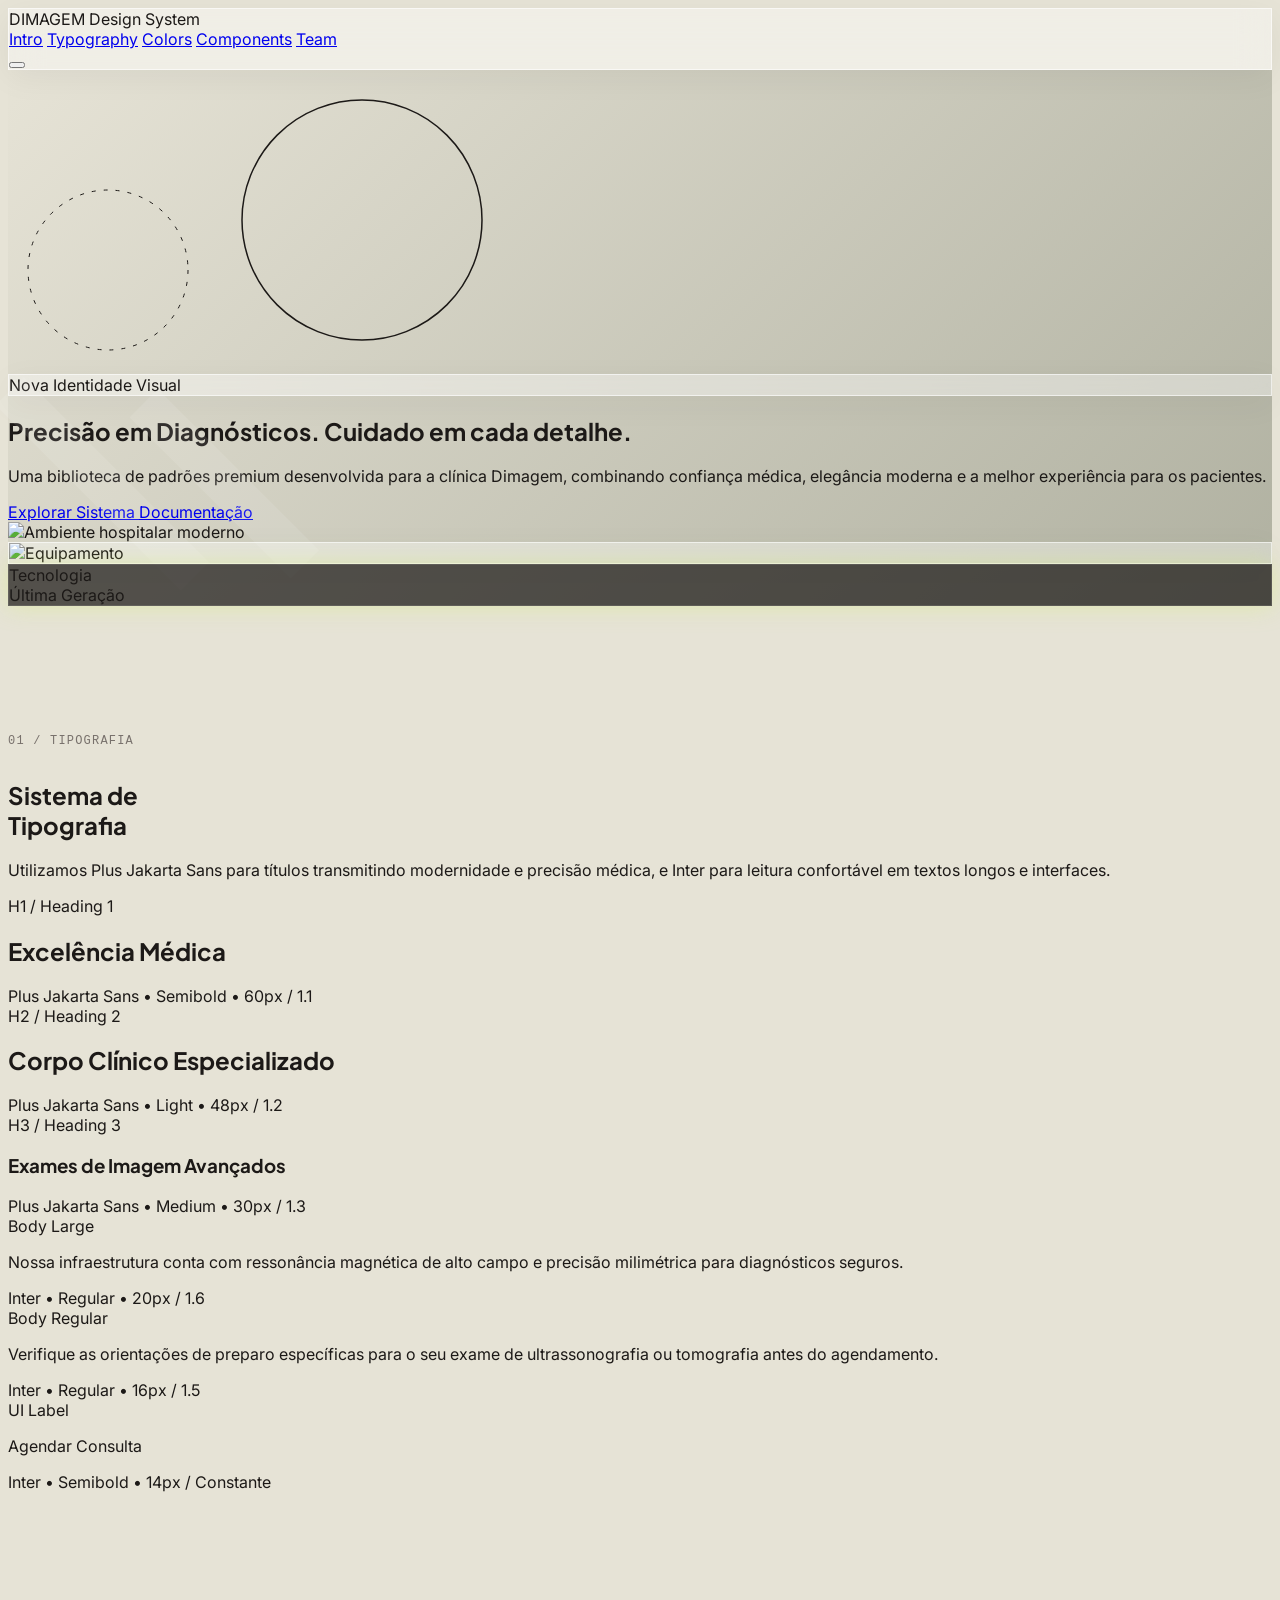
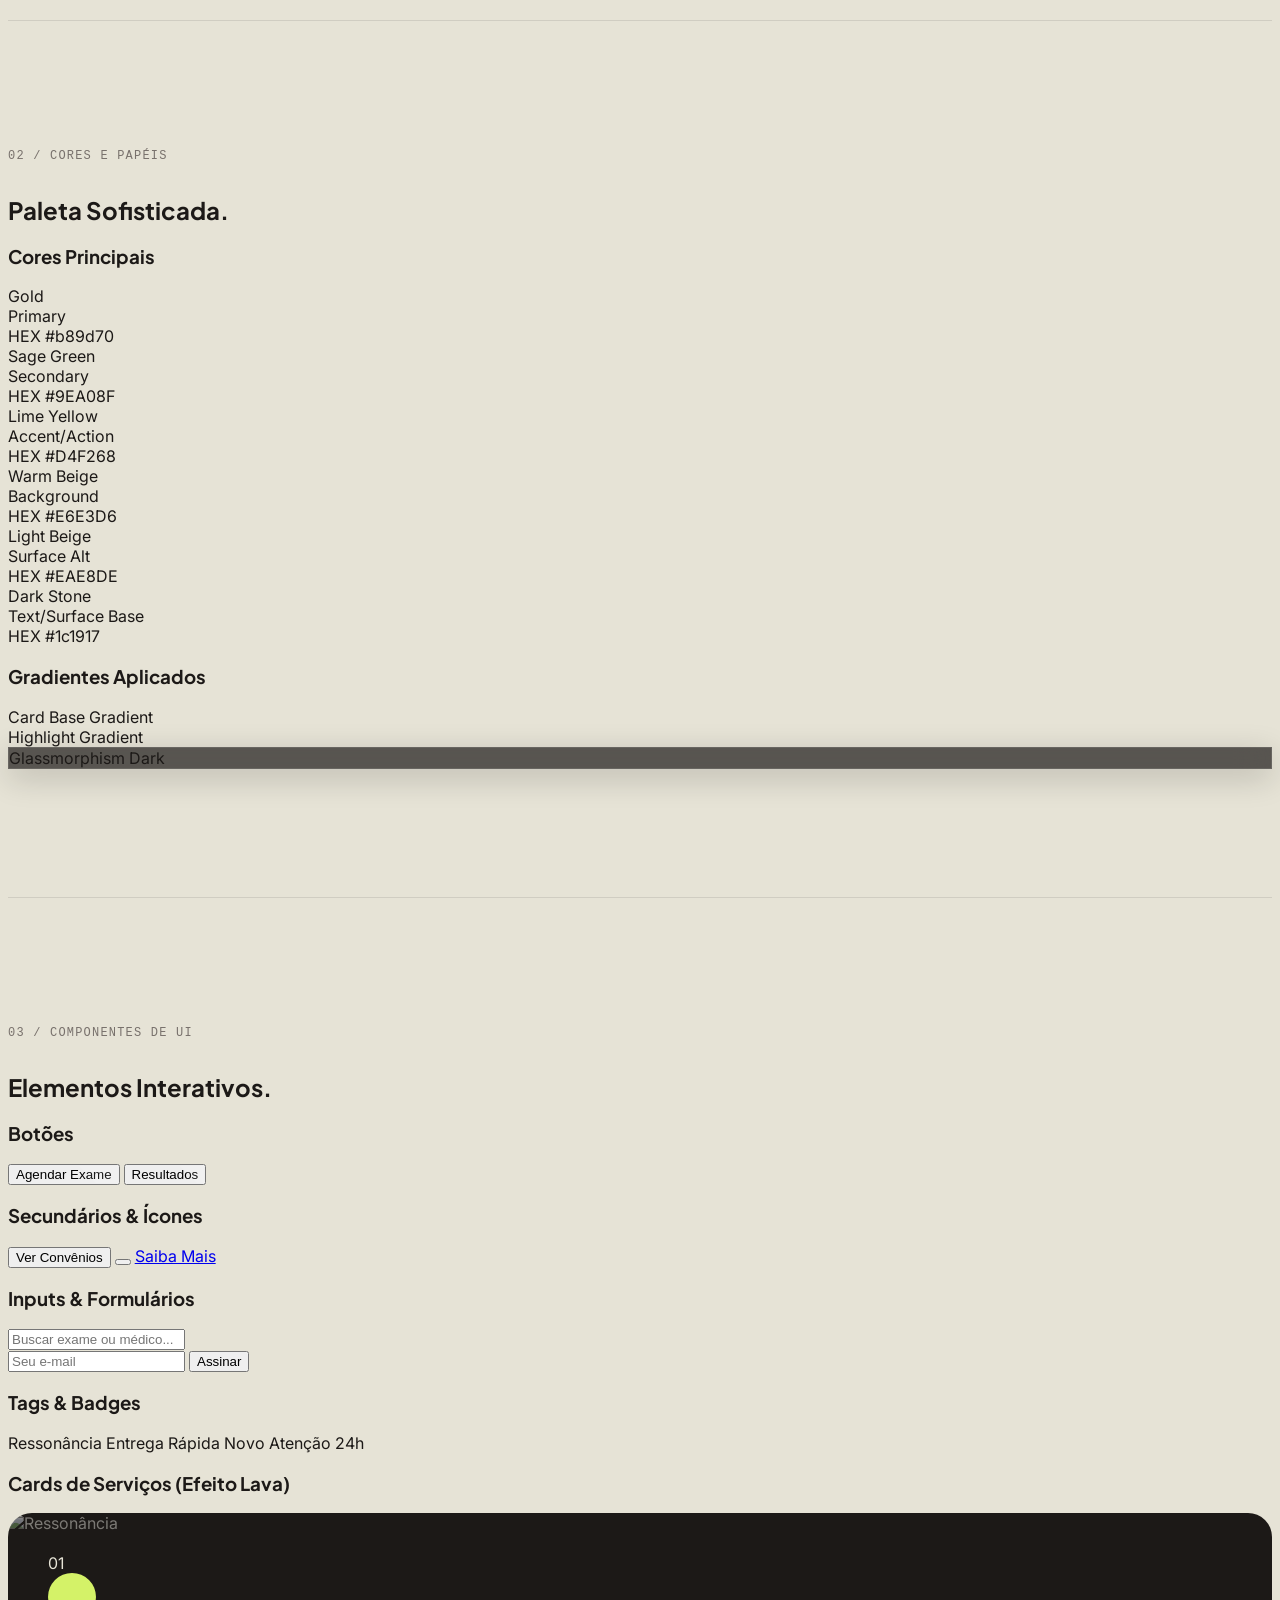
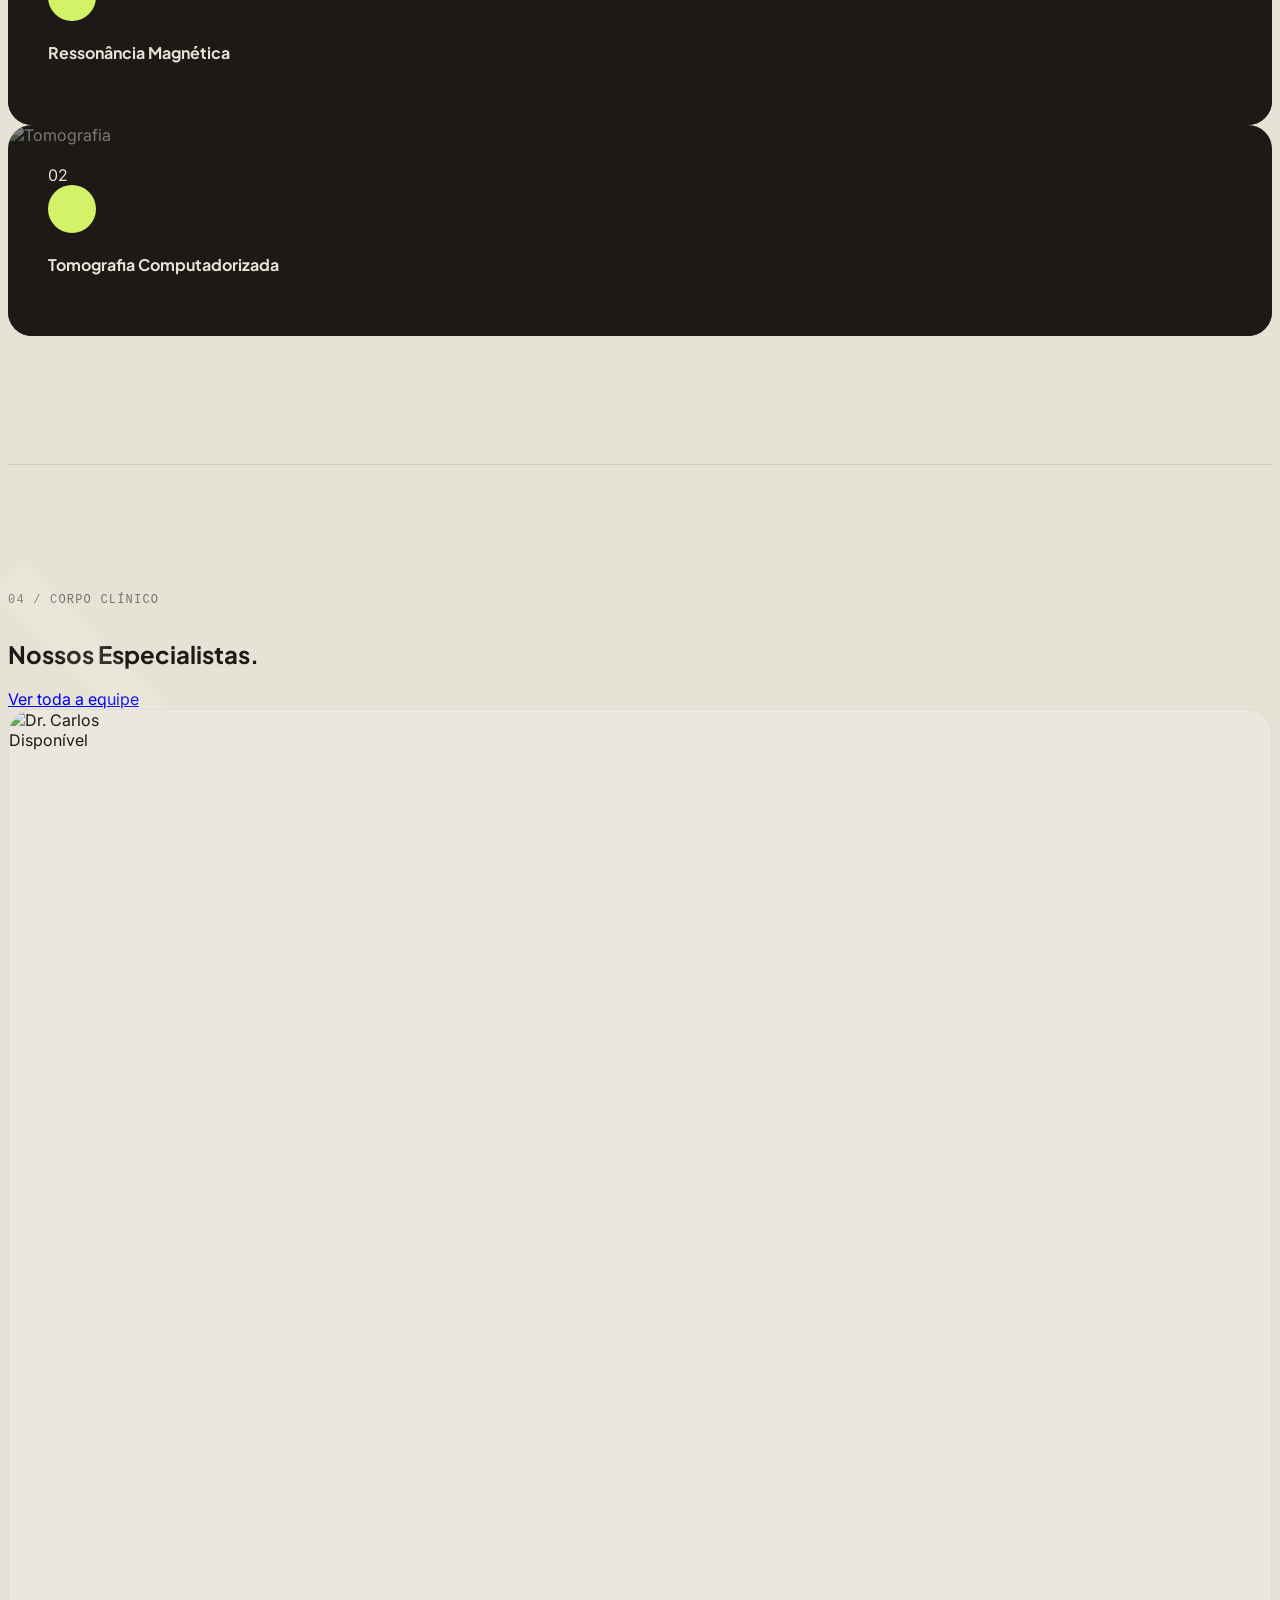
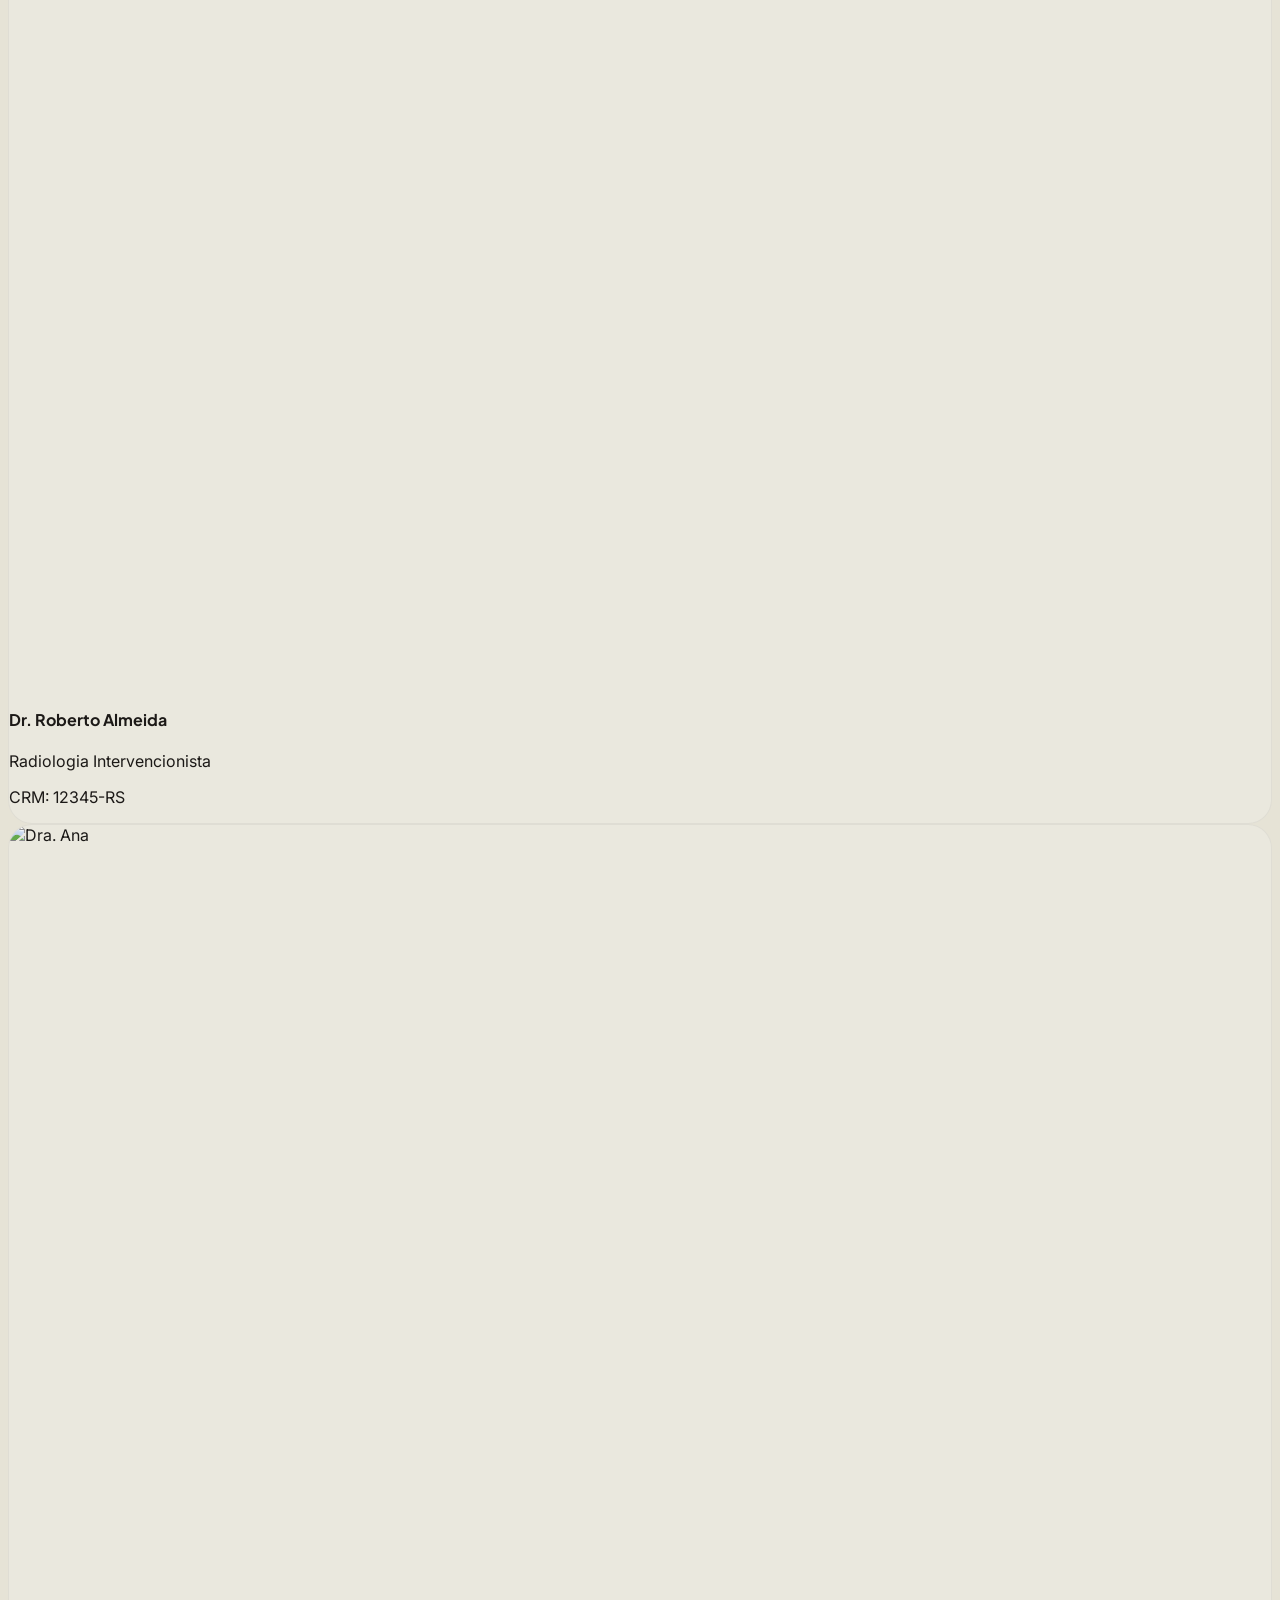
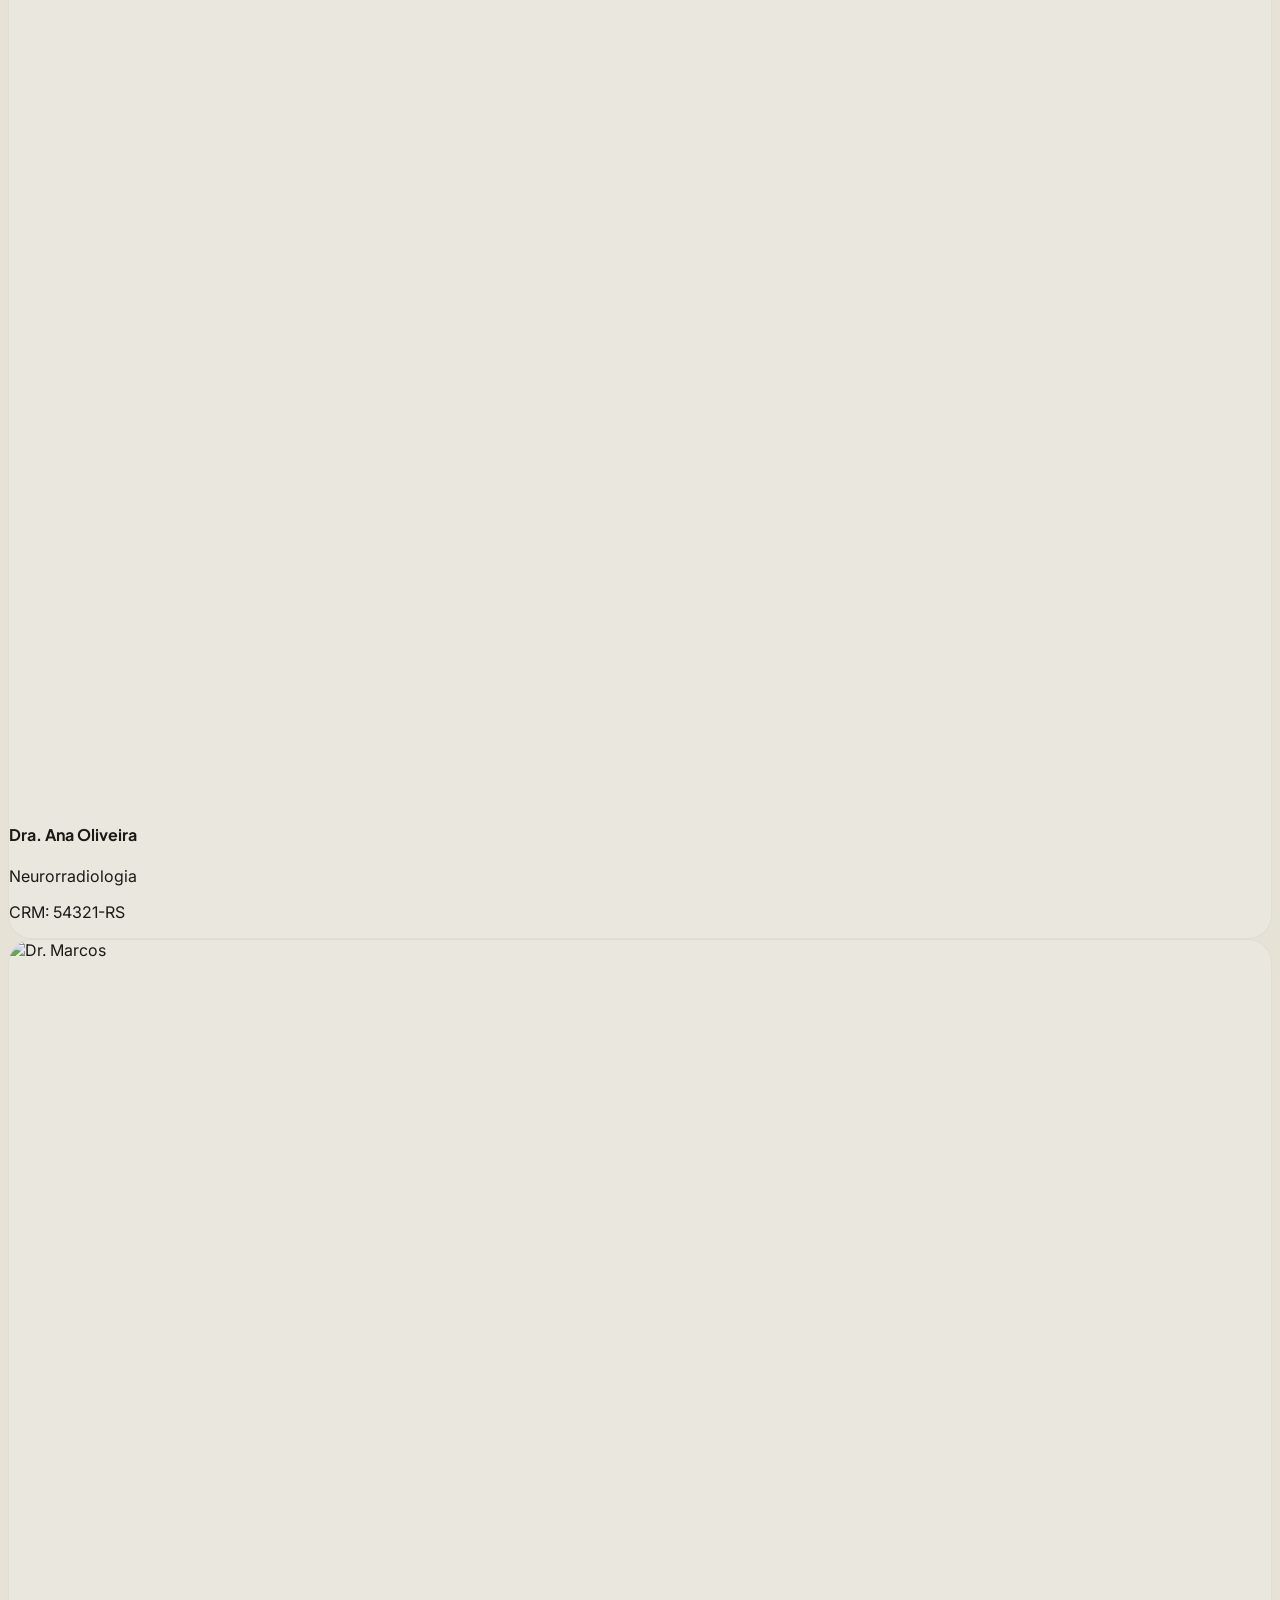
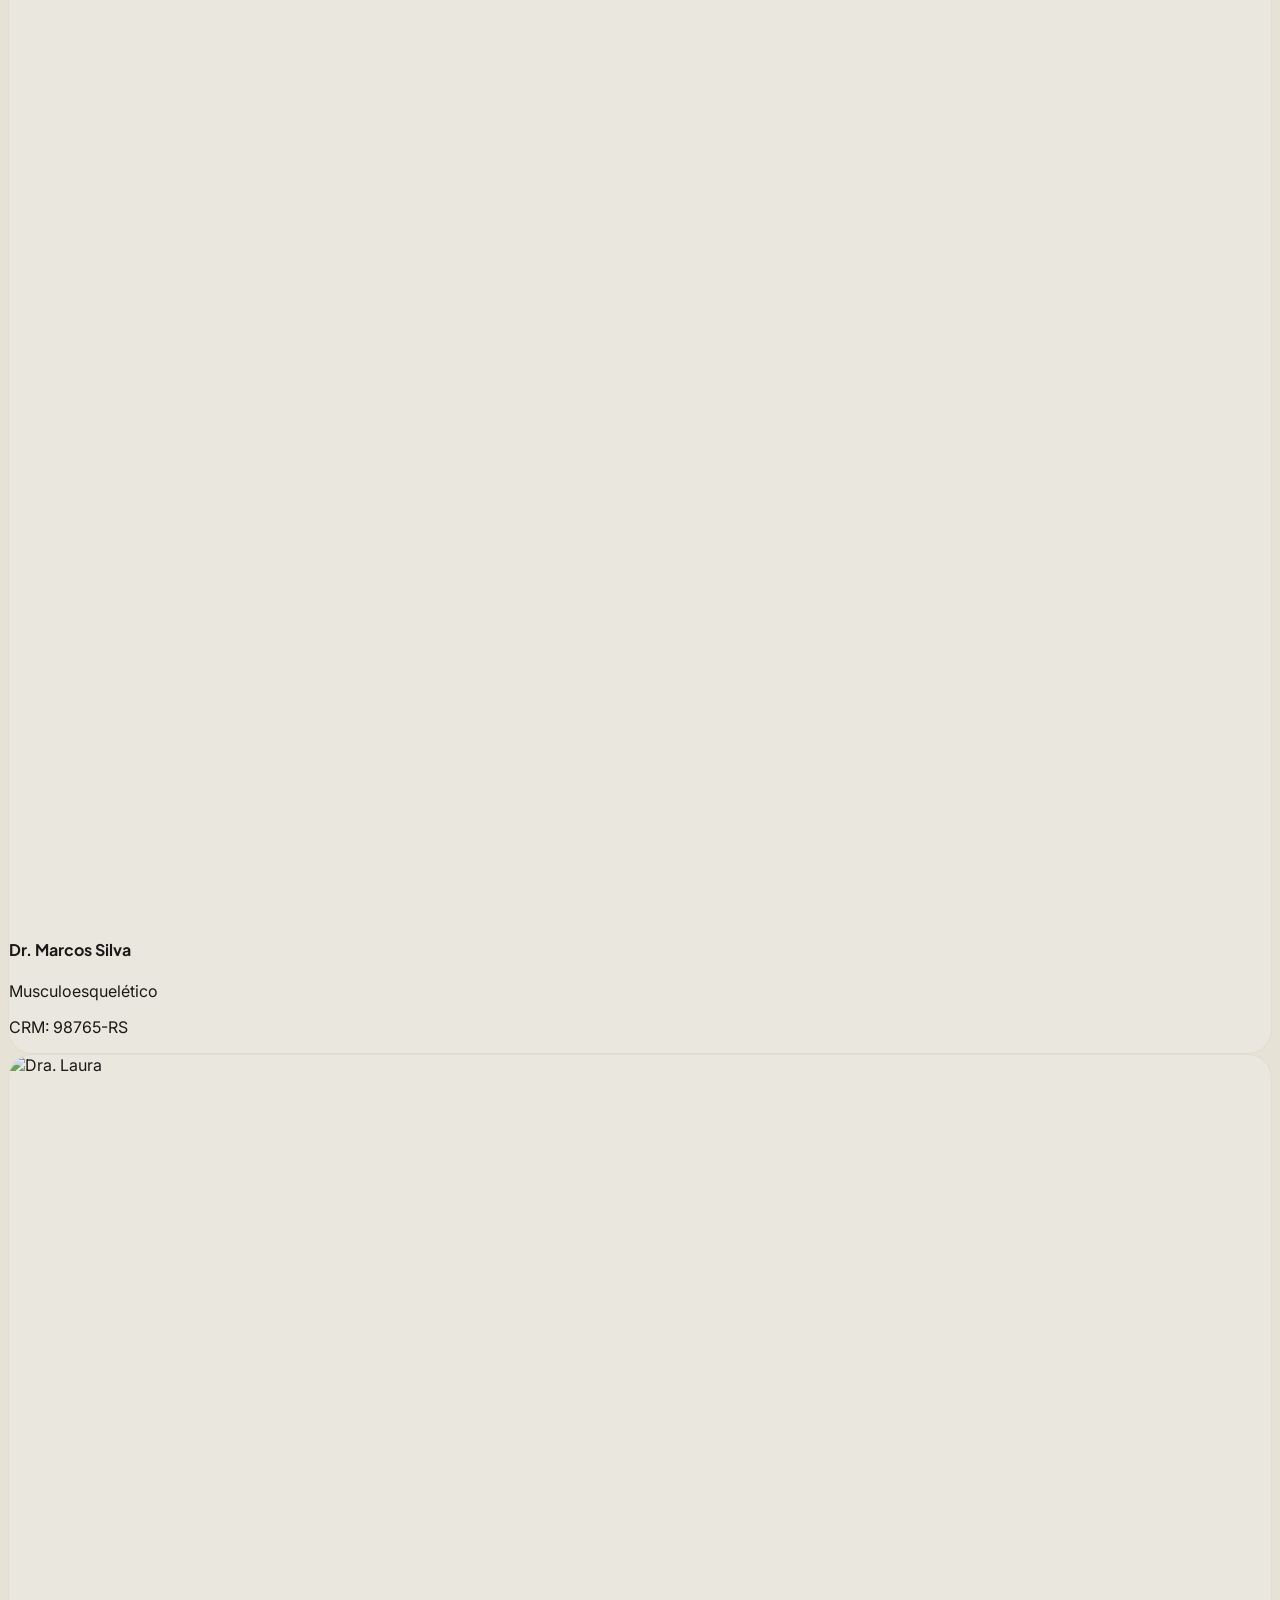
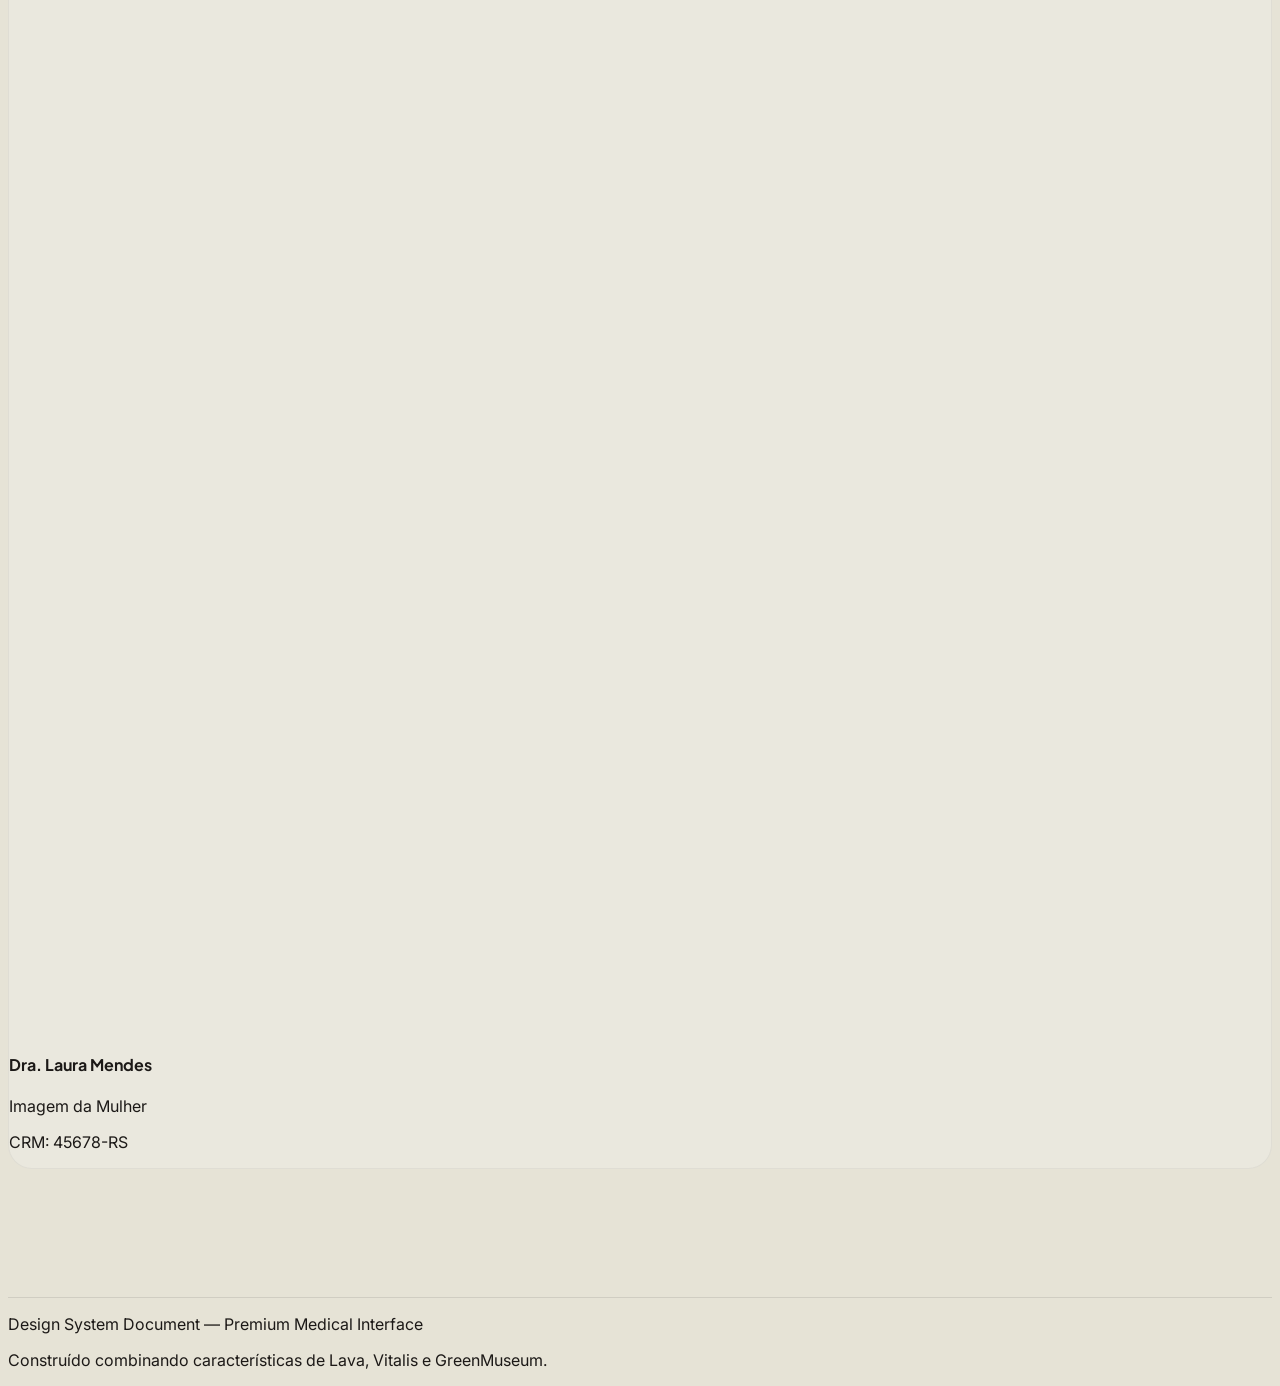
==== assets/Templates/design_system.html @ 7f8f3206 "Commit Inicial" ====
<!DOCTYPE html>
<html class="scroll-smooth" lang="pt-BR">
<head>
    <meta charset="utf-8"/>
    <meta content="width=device-width, initial-scale=1.0" name="viewport"/>
    <title>Design System Premium - Clínica Dimagem</title>
    
    <!-- Fonts Baseadas no Vitalis Medical e GreenMuseum -->
    <link rel="preconnect" href="https://fonts.googleapis.com">
    <link rel="preconnect" href="https://fonts.gstatic.com" crossorigin>
    <link href="https://fonts.googleapis.com/css2?family=Inter:wght@300;400;500;600;700&family=Plus+Jakarta+Sans:wght@300;400;500;600;700&display=swap" rel="stylesheet">
    
    <!-- Tailwind CSS (Utilizado por Vitalis e GreenMuseum) -->
    <script src="https://cdn.tailwindcss.com"></script>
    <script>
        tailwind.config = {
            theme: {
                extend: {
                    colors: {
                        primary: '#b89d70',
                        sage: '#9EA08F',
                        secondary: '#9EA08F',
                        beige: {
                            100: '#EAE8DE',
                            200: '#E6E3D6',
                        },
                        lime: {
                            400: '#D4F268',
                            500: '#C3E354',
                        },
                        stone: {
                            400: '#a8a29e',
                            500: '#78716c',
                            600: '#57534e',
                            800: '#292524',
                            900: '#1c1917',
                            950: '#0c0a09',
                        }
                    },
                    fontFamily: {
                        sans: ['Inter', 'sans-serif'],
                        heading: ['"Plus Jakarta Sans"', 'sans-serif'],
                        mono: ['ui-monospace', 'monospace'],
                    }
                }
            }
        }
    </script>

    <!-- Iconify -->
    <script src="https://code.iconify.design/iconify-icon/1.0.7/iconify-icon.min.js"></script>

    <style>
        /* =========================================
           GLOBAL & VARIABLES
           ========================================= */
        body { 
            font-family: 'Inter', sans-serif; 
            background-color: #E6E3D6; 
            color: #1c1917; 
            overflow-x: hidden;
        }
        h1, h2, h3, h4, h5, h6 { 
            font-family: 'Plus Jakarta Sans', sans-serif; 
        }

        /* =========================================
           GLASS EFFECT & GLOW
           ========================================= */
        .glass-effect {
            background: rgba(255, 255, 255, 0.4);
            backdrop-filter: blur(16px);
            -webkit-backdrop-filter: blur(16px);
            border: 1px solid rgba(255, 255, 255, 0.6);
            box-shadow: 0 8px 32px 0 rgba(28, 25, 23, 0.05);
        }
        .glass-dark {
            background: rgba(28, 25, 23, 0.7);
            backdrop-filter: blur(16px);
            -webkit-backdrop-filter: blur(16px);
            border: 1px solid rgba(255, 255, 255, 0.1);
            box-shadow: 0 8px 32px 0 rgba(0, 0, 0, 0.2);
        }
        .glow-pulse {
            box-shadow: 0 0 25px rgba(212, 242, 104, 0.4);
            animation: pulse-glow 3s infinite alternate;
        }
        @keyframes pulse-glow {
            from { box-shadow: 0 0 15px rgba(212, 242, 104, 0.2); }
            to { box-shadow: 0 0 35px rgba(212, 242, 104, 0.7); }
        }

        /* =========================================
           ANIMATIONS
           ========================================= */
        @keyframes reveal-up {
            0% { transform: translateY(40px); opacity: 0; filter: blur(5px); }
            100% { transform: translateY(0); opacity: 1; filter: blur(0); }
        }
        @keyframes fade-in {
            0% { opacity: 0; }
            100% { opacity: 1; }
        }
        @keyframes bg-pan {
            0% { background-position: 0% 50%; }
            50% { background-position: 100% 50%; }
            100% { background-position: 0% 50%; }
        }
        @keyframes float {
            0% { transform: translateY(0px); }
            50% { transform: translateY(-15px); }
            100% { transform: translateY(0px); }
        }
        
        .animate-reveal {
            opacity: 0;
            animation: reveal-up 1.2s cubic-bezier(0.16, 1, 0.3, 1) forwards;
        }
        .animate-float {
            animation: float 6s ease-in-out infinite;
        }
        
        .delay-100 { animation-delay: 0.1s; }
        .delay-200 { animation-delay: 0.2s; }
        .delay-300 { animation-delay: 0.3s; }
        .delay-500 { animation-delay: 0.5s; }

        .scroll-reveal {
            opacity: 0;
            transform: translateY(30px);
            transition: all 1s cubic-bezier(0.16, 1, 0.3, 1);
        }
        .scroll-reveal.is-visible {
            opacity: 1;
            transform: translateY(0);
        }

        /* Abstract Animated Background */
        .bg-animated-gradient {
            background: linear-gradient(-45deg, #E6E3D6, #EAE8DE, #9EA08F, #E6E3D6);
            background-size: 400% 400%;
            animation: bg-pan 15s ease infinite;
        }

        /* =========================================
           NAVIGATION
           ========================================= */
        .ds-nav {
            position: sticky; top: 0; z-index: 100;
            transition: all 0.3s ease;
        }

        /* =========================================
           COMPONENTS
           ========================================= */
        .ds-section {
            padding: 8rem 0;
            border-bottom: 1px solid rgba(28, 25, 23, 0.1);
            position: relative;
        }
        .ds-label {
            font-family: 'ui-monospace', monospace;
            font-size: 0.75rem; text-transform: uppercase; letter-spacing: 0.1em;
            color: #78716c; margin-bottom: 2rem; display: block;
        }

        /* Button Hover Effects */
        .btn-premium {
            transition: all 0.4s cubic-bezier(0.16, 1, 0.3, 1);
            position: relative;
            overflow: hidden;
        }
        .btn-premium::after {
            content: ''; position: absolute; top: -50%; left: -50%;
            width: 200%; height: 200%;
            background: rgba(255,255,255,0.1);
            transform: rotate(45deg) translateY(-100%);
            transition: all 0.6s cubic-bezier(0.16, 1, 0.3, 1);
        }
        .btn-premium:hover::after {
            transform: rotate(45deg) translateY(100%);
        }
        .btn-premium:hover {
            transform: translateY(-2px);
            box-shadow: 0 10px 25px -5px rgba(28, 25, 23, 0.2);
        }

        /* Service/Resource Card (Inspired by GreenMuseum & Lava) */
        .ds-card {
            border-radius: 1.5rem;
            overflow: hidden;
            background: #1c1917;
            color: #E6E3D6;
            transition: all 0.5s cubic-bezier(0.16, 1, 0.3, 1);
            position: relative;
        }
        .ds-card:hover {
            transform: translateY(-10px);
            box-shadow: 0 20px 40px -10px rgba(0,0,0,0.3);
        }
        .ds-card__image {
            position: absolute; inset: 0; width: 100%; height: 100%;
            object-fit: cover; opacity: 0.5; filter: grayscale(50%);
            transition: all 0.7s ease;
        }
        .ds-card:hover .ds-card__image {
            transform: scale(1.05);
            opacity: 0.3;
            filter: grayscale(0%);
        }
        .ds-card__content {
            position: relative; z-index: 10; padding: 2.5rem;
            height: 100%; display: flex; flex-direction: column; justify-content: space-between;
            background: linear-gradient(to top, rgba(28,25,23,0.9), transparent);
        }
        .ds-card__icon-btn {
            width: 3rem; height: 3rem; border-radius: 50%;
            background: #D4F268; color: #1c1917;
            display: flex; align-items: center; justify-content: center;
            transition: all 0.4s ease; transform: rotate(0deg);
        }
        .ds-card:hover .ds-card__icon-btn {
            transform: rotate(45deg) scale(1.1);
            background: #C3E354;
        }

        /* Doctor Card (Inspired by Lava) */
        .doctor-card {
            border-radius: 1.5rem; overflow: hidden;
            background: #EAE8DE;
            transition: all 0.5s cubic-bezier(0.16, 1, 0.3, 1);
            position: relative; border: 1px solid rgba(28, 25, 23, 0.05);
        }
        .doctor-card:hover {
            transform: translateY(-8px);
            box-shadow: 0 20px 40px -10px rgba(28, 25, 23, 0.1);
        }
        .doctor-card__img-container {
            width: 100%; aspect-ratio: 4/5; overflow: hidden; position: relative;
        }
        .doctor-card__img {
            width: 100%; height: 100%; object-fit: cover; 
            transition: transform 0.8s ease; filter: grayscale(20%);
        }
        .doctor-card:hover .doctor-card__img {
            transform: scale(1.05); filter: grayscale(0%);
        }
        .doctor-social {
            position: absolute; bottom: 1.5rem; right: 1.5rem; 
            display: flex; flex-direction: column; gap: 0.5rem;
            opacity: 0; transform: translateX(15px); transition: all 0.4s ease;
        }
        .doctor-card:hover .doctor-social {
            opacity: 1; transform: translateX(0);
        }
        .doctor-social-btn {
            width: 2.5rem; height: 2.5rem; border-radius: 50%;
            background: rgba(255,255,255,0.9); backdrop-filter: blur(4px);
            display: flex; align-items: center; justify-content: center;
            color: #1c1917; transition: all 0.2s;
        }
        .doctor-social-btn:hover { background: #1c1917; color: #E6E3D6; }

    </style>
</head>
<body class="bg-beige-200 text-stone-900 min-h-screen w-full selection:bg-lime-400 selection:text-stone-900 antialiased overflow-x-hidden">

<!-- NAVIGATION -->
<nav class="ds-nav w-full px-6 md:px-12 glass-effect border-b border-stone-900/10">
    <div class="max-w-7xl mx-auto h-20 flex items-center justify-between">
        <div class="font-heading font-bold text-xl tracking-tight text-stone-900 flex items-center gap-2">
            <iconify-icon icon="solar:health-bold" class="text-primary" width="28"></iconify-icon>
            DIMAGEM <span class="font-sans font-normal text-stone-500 text-sm ml-2 hidden sm:inline">Design System</span>
        </div>
        <div class="hidden md:flex gap-8 text-sm font-semibold uppercase tracking-wider text-stone-600">
            <a href="#hero" class="hover:text-stone-900 transition-colors">Intro</a>
            <a href="#typography" class="hover:text-stone-900 transition-colors">Typography</a>
            <a href="#colors" class="hover:text-stone-900 transition-colors">Colors</a>
            <a href="#components" class="hover:text-stone-900 transition-colors">Components</a>
            <a href="#team" class="hover:text-stone-900 transition-colors">Team</a>
        </div>
        <button class="md:hidden text-stone-900">
            <iconify-icon icon="solar:hamburger-menu-linear" width="28"></iconify-icon>
        </button>
    </div>
</nav>

<!-- 1️⃣ PRIMEIRA DOBRA (HERO) -->
<section id="hero" class="min-h-[calc(100vh-80px)] w-full flex items-center relative overflow-hidden bg-animated-gradient">
    <!-- Partículas / Elementos decorativos (Design direction: Abstract shapes, Medical lines) -->
    <div class="absolute inset-0 pointer-events-none opacity-20">
        <svg class="absolute top-10 left-10 animate-float delay-100" width="200" height="200" viewBox="0 0 100 100" fill="none"><circle cx="50" cy="50" r="40" stroke="#1c1917" stroke-width="0.5" stroke-dasharray="2 4"/></svg>
        <svg class="absolute bottom-20 right-20 animate-float delay-300" width="300" height="300" viewBox="0 0 100 100" fill="none"><rect x="10" y="10" width="80" height="80" rx="40" stroke="#1c1917" stroke-width="0.5"/></svg>
    </div>

    <div class="max-w-7xl mx-auto px-6 md:px-12 w-full grid grid-cols-1 lg:grid-cols-2 gap-12 items-center relative z-10">
        <!-- Text Content -->
        <div class="max-w-2xl">
            <div class="inline-flex items-center gap-2 px-4 py-2 rounded-full glass-effect text-sm font-semibold text-stone-800 mb-8 animate-reveal">
                <span class="relative flex h-2 w-2">
                  <span class="animate-ping absolute inline-flex h-full w-full rounded-full bg-lime-500 opacity-75"></span>
                  <span class="relative inline-flex rounded-full h-2 w-2 bg-lime-500"></span>
                </span>
                Nova Identidade Visual
            </div>
            
            <h1 class="text-6xl md:text-7xl lg:text-8xl font-heading font-light tracking-tight text-stone-900 leading-[1.05] mb-6">
                <span class="block animate-reveal delay-100">Precisão em</span>
                <span class="block text-primary font-semibold animate-reveal delay-200 drop-shadow-sm">Diagnósticos.</span>
                <span class="block animate-reveal delay-300">Cuidado em</span>
                <span class="block text-stone-700 italic font-serif font-medium animate-reveal delay-500 mt-2 drop-shadow-sm">cada detalhe.</span>
            </h1>
            
            <p class="text-lg md:text-xl text-stone-800 font-medium mb-10 leading-relaxed font-sans max-w-lg animate-reveal delay-300">
                Uma biblioteca de padrões premium desenvolvida para a clínica Dimagem, combinando confiança médica, elegância moderna e a melhor experiência para os pacientes.
            </p>
            
            <div class="flex flex-col sm:flex-row gap-4 animate-reveal delay-500">
                <a href="#components" class="btn-premium px-8 py-4 bg-stone-900 text-beige-100 rounded-full text-base font-semibold flex items-center justify-center gap-3">
                    Explorar Sistema
                    <iconify-icon icon="solar:arrow-right-linear" width="20"></iconify-icon>
                </a>
                <a href="#typography" class="btn-premium px-8 py-4 bg-transparent border border-stone-900/20 text-stone-900 rounded-full text-base font-semibold flex items-center justify-center gap-3">
                    <iconify-icon icon="solar:book-linear" width="20"></iconify-icon>
                    Documentação
                </a>
            </div>
        </div>

        <!-- Visual / Glass Effect Composition -->
        <div class="relative h-[600px] hidden lg:block animate-reveal delay-300">
            <!-- Main Image Card -->
            <div class="absolute top-[10%] left-[10%] w-[70%] h-[70%] rounded-[2rem] overflow-hidden shadow-2xl">
                <img src="https://images.unsplash.com/photo-1516549655169-df83a0774514?auto=format&fit=crop&q=80&w=800" alt="Ambiente hospitalar moderno" class="w-full h-full object-cover">
                <div class="absolute inset-0 bg-gradient-to-t from-stone-900/60 to-transparent"></div>
            </div>
            
            <!-- Glass Floating Card 1: Equipamento -->
            <div class="absolute top-0 right-0 w-[45%] aspect-square rounded-[1.5rem] glass-effect p-2 animate-float shadow-xl">
                <div class="w-full h-full rounded-[1rem] overflow-hidden relative">
                    <img src="https://images.unsplash.com/photo-1579684385127-1ef15d508118?auto=format&fit=crop&q=80&w=500" alt="Equipamento" class="w-full h-full object-cover">
                </div>
            </div>

            <!-- Glass Floating Card 2: Status/Dado -->
            <div class="absolute bottom-[5%] left-0 pr-6 glass-dark rounded-[1.5rem] p-6 text-white w-[50%] animate-float delay-200 glow-pulse">
                <div class="flex items-center gap-4 mb-3">
                    <div class="w-12 h-12 rounded-full bg-lime-400 text-stone-900 flex items-center justify-center">
                        <iconify-icon icon="solar:heart-pulse-bold" width="24"></iconify-icon>
                    </div>
                    <div>
                        <div class="text-xs text-stone-400 font-mono uppercase">Tecnologia</div>
                        <div class="font-heading font-semibold text-lg">Última Geração</div>
                    </div>
                </div>
                <div class="w-full h-1 bg-stone-700 rounded-full overflow-hidden">
                    <div class="h-full bg-lime-400 w-3/4"></div>
                </div>
            </div>
        </div>
    </div>
</section>

<!-- 2️⃣ SISTEMA DE TIPOGRAFIA -->
<section id="typography" class="ds-section bg-beige-100">
    <div class="max-w-7xl mx-auto px-6 md:px-12">
        <span class="ds-label scroll-reveal">01 / Tipografia</span>
        
        <div class="grid grid-cols-1 lg:grid-cols-12 gap-12">
            <div class="lg:col-span-4 scroll-reveal">
                <h2 class="text-4xl md:text-5xl font-heading font-light tracking-tight text-stone-900 mb-6">
                    Sistema de <br><strong class="font-semibold">Tipografia</strong>
                </h2>
                <p class="text-stone-600 text-lg">
                    Utilizamos <span class="font-heading font-semibold text-stone-900">Plus Jakarta Sans</span> para títulos transmitindo modernidade e precisão médica, e <span class="font-sans font-semibold text-stone-900">Inter</span> para leitura confortável em textos longos e interfaces.
                </p>
            </div>
            
            <div class="lg:col-span-8 flex flex-col gap-8 scroll-reveal delay-200">
                <!-- H1 -->
                <div class="flex flex-col sm:flex-row sm:items-baseline gap-4 border-b border-stone-900/10 pb-6">
                    <div class="w-32 text-xs font-mono text-stone-500 uppercase tracking-widest shrink-0">H1 / Heading 1</div>
                    <div>
                        <h1 class="text-5xl md:text-6xl font-heading font-semibold tracking-tight text-stone-900 leading-tight">Excelência Médica</h1>
                        <div class="text-xs text-stone-400 font-mono mt-2">Plus Jakarta Sans • Semibold • 60px / 1.1</div>
                    </div>
                </div>
                
                <!-- H2 -->
                <div class="flex flex-col sm:flex-row sm:items-baseline gap-4 border-b border-stone-900/10 pb-6">
                    <div class="w-32 text-xs font-mono text-stone-500 uppercase tracking-widest shrink-0">H2 / Heading 2</div>
                    <div>
                        <h2 class="text-4xl md:text-5xl font-heading font-light tracking-tight text-stone-900 leading-[1.2]">Corpo Clínico Especializado</h2>
                        <div class="text-xs text-stone-400 font-mono mt-2">Plus Jakarta Sans • Light • 48px / 1.2</div>
                    </div>
                </div>
                
                <!-- H3 -->
                <div class="flex flex-col sm:flex-row sm:items-baseline gap-4 border-b border-stone-900/10 pb-6">
                    <div class="w-32 text-xs font-mono text-stone-500 uppercase tracking-widest shrink-0">H3 / Heading 3</div>
                    <div>
                        <h3 class="text-2xl md:text-3xl font-heading font-medium text-stone-900">Exames de Imagem Avançados</h3>
                        <div class="text-xs text-stone-400 font-mono mt-2">Plus Jakarta Sans • Medium • 30px / 1.3</div>
                    </div>
                </div>
                
                <!-- Body Large -->
                <div class="flex flex-col sm:flex-row sm:items-baseline gap-4 border-b border-stone-900/10 pb-6">
                    <div class="w-32 text-xs font-mono text-stone-500 uppercase tracking-widest shrink-0">Body Large</div>
                    <div>
                        <p class="text-lg md:text-xl text-stone-600 font-sans leading-relaxed">Nossa infraestrutura conta com ressonância magnética de alto campo e precisão milimétrica para diagnósticos seguros.</p>
                        <div class="text-xs text-stone-400 font-mono mt-2">Inter • Regular • 20px / 1.6</div>
                    </div>
                </div>

                <!-- Body Regular -->
                <div class="flex flex-col sm:flex-row sm:items-baseline gap-4 border-b border-stone-900/10 pb-6">
                    <div class="w-32 text-xs font-mono text-stone-500 uppercase tracking-widest shrink-0">Body Regular</div>
                    <div>
                        <p class="text-base text-stone-600 font-sans leading-relaxed">Verifique as orientações de preparo específicas para o seu exame de ultrassonografia ou tomografia antes do agendamento.</p>
                        <div class="text-xs text-stone-400 font-mono mt-2">Inter • Regular • 16px / 1.5</div>
                    </div>
                </div>

                <!-- Labels -->
                <div class="flex flex-col sm:flex-row sm:items-baseline gap-4">
                    <div class="w-32 text-xs font-mono text-stone-500 uppercase tracking-widest shrink-0">UI Label</div>
                    <div>
                        <p class="text-sm font-sans font-semibold text-sage uppercase tracking-widest">Agendar Consulta</p>
                        <div class="text-xs text-stone-400 font-mono mt-2">Inter • Semibold • 14px / Constante</div>
                    </div>
                </div>
            </div>
        </div>
    </div>
</section>

<!-- 3️⃣ SISTEMA DE CORES -->
<section id="colors" class="ds-section bg-stone-900 text-beige-100">
    <div class="max-w-7xl mx-auto px-6 md:px-12">
        <span class="ds-label text-stone-400 scroll-reveal">02 / Cores e Papéis</span>
        
        <h2 class="text-4xl md:text-5xl font-heading font-light tracking-tight mb-16 scroll-reveal">
            Paleta <strong class="font-medium">Sofisticada.</strong>
        </h2>

        <!-- Core Colors -->
        <h3 class="text-xl font-heading mb-6 scroll-reveal">Cores Principais</h3>
        <div class="grid grid-cols-2 md:grid-cols-3 lg:grid-cols-6 gap-6 mb-16 scroll-reveal delay-100">
            <!-- Primary -->
            <div class="flex flex-col gap-3">
                <div class="h-24 rounded-lg bg-[#b89d70] shadow-lg border border-stone-800"></div>
                <div>
                    <div class="font-heading font-medium text-white">Gold</div>
                    <div class="text-xs font-mono text-stone-400 mt-1">Primary<br>HEX #b89d70</div>
                </div>
            </div>
            <!-- Sage -->
            <div class="flex flex-col gap-3">
                <div class="h-24 rounded-lg bg-[#9EA08F] shadow-lg border border-stone-800"></div>
                <div>
                    <div class="font-heading font-medium text-white">Sage Green</div>
                    <div class="text-xs font-mono text-stone-400 mt-1">Secondary<br>HEX #9EA08F</div>
                </div>
            </div>
            <!-- Lime -->
            <div class="flex flex-col gap-3">
                <div class="h-24 rounded-lg bg-[#D4F268] shadow-lg border border-stone-800"></div>
                <div>
                    <div class="font-heading font-medium text-white">Lime Yellow</div>
                    <div class="text-xs font-mono text-stone-400 mt-1">Accent/Action<br>HEX #D4F268</div>
                </div>
            </div>
            <!-- Warm Beige -->
            <div class="flex flex-col gap-3">
                <div class="h-24 rounded-lg bg-[#E6E3D6] shadow-lg border border-stone-800"></div>
                <div>
                    <div class="font-heading font-medium text-white">Warm Beige</div>
                    <div class="text-xs font-mono text-stone-400 mt-1">Background<br>HEX #E6E3D6</div>
                </div>
            </div>
            <!-- Light Beige -->
            <div class="flex flex-col gap-3">
                <div class="h-24 rounded-lg bg-[#EAE8DE] shadow-lg border border-stone-800"></div>
                <div>
                    <div class="font-heading font-medium text-white">Light Beige</div>
                    <div class="text-xs font-mono text-stone-400 mt-1">Surface Alt<br>HEX #EAE8DE</div>
                </div>
            </div>
            <!-- Stone 900 -->
            <div class="flex flex-col gap-3">
                <div class="h-24 rounded-lg bg-[#1c1917] shadow-lg border border-stone-700"></div>
                <div>
                    <div class="font-heading font-medium text-white">Dark Stone</div>
                    <div class="text-xs font-mono text-stone-400 mt-1">Text/Surface Base<br>HEX #1c1917</div>
                </div>
            </div>
        </div>

        <!-- Gradients -->
        <h3 class="text-xl font-heading mb-6 scroll-reveal">Gradientes Aplicados</h3>
        <div class="grid grid-cols-1 md:grid-cols-3 gap-8 scroll-reveal delay-200">
            <div>
                <div class="h-32 rounded-xl bg-gradient-to-tr from-stone-900 to-stone-800 border border-stone-700 mb-3 flex items-end p-4">
                    <span class="text-xs font-mono text-stone-400">Card Base Gradient</span>
                </div>
            </div>
            <div>
                <div class="h-32 rounded-xl bg-gradient-to-r from-[#D4F268] to-[#9EA08F] mb-3 flex items-end p-4">
                    <span class="text-xs font-mono text-stone-900 border border-stone-900/20 px-2 py-1 rounded bg-white/20">Highlight Gradient</span>
                </div>
            </div>
            <div>
                <div class="h-32 rounded-xl border border-stone-700 glass-dark mb-3 flex items-end p-4 relative overflow-hidden">
                    <div class="absolute inset-0 bg-stone-900/50"></div>
                    <span class="text-xs font-mono text-stone-300 relative z-10">Glassmorphism Dark</span>
                </div>
            </div>
        </div>
    </div>
</section>

<!-- 4️⃣ COMPONENTES DE INTERFACE -->
<section id="components" class="ds-section bg-beige-200">
    <div class="max-w-7xl mx-auto px-6 md:px-12">
        <span class="ds-label scroll-reveal">03 / Componentes de UI</span>
        
        <h2 class="text-4xl md:text-5xl font-heading font-light tracking-tight text-stone-900 mb-16 scroll-reveal">
            Elementos <strong class="font-medium">Interativos.</strong>
        </h2>

        <div class="grid grid-cols-1 lg:grid-cols-2 gap-16">
            
            <!-- Botões & Inputs -->
            <div class="space-y-12 scroll-reveal">
                <div>
                    <h3 class="font-mono text-sm uppercase tracking-widest border-b border-stone-900/10 pb-3 mb-6">Botões</h3>
                    <div class="flex flex-wrap items-center gap-4">
                        <button class="btn-premium px-8 py-4 bg-stone-900 text-beige-100 rounded-full text-sm font-semibold flex items-center gap-2">
                            Agendar Exame <iconify-icon icon="solar:arrow-right-linear" width="18"></iconify-icon>
                        </button>
                        <button class="btn-premium px-8 py-4 bg-lime-400 text-stone-900 rounded-full text-sm font-semibold flex items-center gap-2 hover:bg-lime-500">
                            Resultados <iconify-icon icon="solar:document-bold" width="18"></iconify-icon>
                        </button>
                    </div>
                </div>

                <div>
                    <h3 class="font-mono text-sm uppercase tracking-widest border-b border-stone-900/10 pb-3 mb-6">Secundários & Ícones</h3>
                    <div class="flex flex-wrap items-center gap-6">
                        <button class="px-6 py-3 bg-transparent border border-stone-900/20 text-stone-900 rounded-full text-sm font-semibold hover:bg-stone-900/5 transition-colors">
                            Ver Convênios
                        </button>
                        <button class="w-12 h-12 rounded-full bg-sage text-white flex items-center justify-center hover:scale-110 transition-transform shadow-lg">
                            <iconify-icon icon="solar:phone-bold" width="20"></iconify-icon>
                        </button>
                        <a href="#" class="text-sm font-semibold uppercase tracking-wide text-sage hover:text-stone-900 transition-colors flex items-center gap-1 group">
                            Saiba Mais
                            <iconify-icon icon="solar:arrow-right-linear" class="group-hover:translate-x-1 transition-transform" width="16"></iconify-icon>
                        </a>
                    </div>
                </div>

                <div>
                    <h3 class="font-mono text-sm uppercase tracking-widest border-b border-stone-900/10 pb-3 mb-6">Inputs & Formulários</h3>
                    <div class="space-y-4 max-w-md">
                        <div class="relative">
                            <iconify-icon icon="solar:magnifier-linear" width="20" class="absolute left-4 top-1/2 -translate-y-1/2 text-stone-400"></iconify-icon>
                            <input type="text" placeholder="Buscar exame ou médico..." class="w-full bg-white/60 border border-stone-200 rounded-xl py-3 pl-12 pr-4 focus:outline-none focus:ring-2 focus:ring-sage focus:bg-white transition-all">
                        </div>
                        <div class="relative">
                            <input type="email" placeholder="Seu e-mail" class="w-full bg-white/60 border border-stone-200 rounded-xl py-3 px-4 focus:outline-none focus:ring-2 focus:ring-sage focus:bg-white transition-all">
                            <button class="absolute right-2 top-1/2 -translate-y-1/2 px-4 py-1.5 bg-stone-900 text-white rounded-lg text-xs font-semibold hover:bg-stone-800 transition-colors">Assinar</button>
                        </div>
                    </div>
                </div>
            </div>

            <!-- Badges, Modals, etc -->
            <div class="space-y-12 scroll-reveal delay-200">
                <div>
                    <h3 class="font-mono text-sm uppercase tracking-widest border-b border-stone-900/10 pb-3 mb-6">Tags & Badges</h3>
                    <div class="flex flex-wrap gap-3">
                        <span class="px-3 py-1 rounded-full bg-white border border-stone-200 text-xs font-semibold text-stone-600 uppercase tracking-wider">Ressonância</span>
                        <span class="px-3 py-1 rounded-full bg-lime-400 text-xs font-semibold text-stone-900 uppercase tracking-wider shadow-sm">Entrega Rápida</span>
                        <span class="px-3 py-1 rounded-full bg-stone-900 text-white text-xs font-semibold uppercase tracking-wider">Novo</span>
                        <span class="inline-flex items-center gap-1.5 px-3 py-1 rounded-full bg-white border border-sage/30 text-sage text-xs font-bold uppercase tracking-wider">
                            <span class="w-1.5 h-1.5 rounded-full bg-sage animate-pulse"></span>
                            Atenção 24h
                        </span>
                    </div>
                </div>

                <div>
                    <h3 class="font-mono text-sm uppercase tracking-widest border-b border-stone-900/10 pb-3 mb-6">Cards de Serviços (Efeito Lava)</h3>
                    <div class="grid grid-cols-2 gap-4">
                        <!-- Card 1 -->
                        <div class="ds-card aspect-[3/4]">
                            <img src="https://images.unsplash.com/photo-1530497610245-94d3c16cda28?auto=format&fit=crop&q=80&w=400" alt="Ressonância" class="ds-card__image">
                            <div class="ds-card__content p-4">
                                <div class="flex justify-between w-full">
                                    <span class="text-lime-400 font-mono text-sm">01</span>
                                    <div class="ds-card__icon-btn w-10 h-10">
                                        <iconify-icon icon="solar:arrow-right-up-linear" width="20"></iconify-icon>
                                    </div>
                                </div>
                                <h4 class="font-heading text-xl font-medium mt-auto">Ressonância Magnética</h4>
                            </div>
                        </div>
                        <!-- Card 2 -->
                        <div class="ds-card aspect-[3/4]">
                            <img src="https://images.unsplash.com/photo-1581594693702-fbdc51b2763b?auto=format&fit=crop&q=80&w=400" alt="Tomografia" class="ds-card__image">
                            <div class="ds-card__content p-4">
                                <div class="flex justify-between w-full">
                                    <span class="text-lime-400 font-mono text-sm">02</span>
                                    <div class="ds-card__icon-btn w-10 h-10">
                                        <iconify-icon icon="solar:arrow-right-up-linear" width="20"></iconify-icon>
                                    </div>
                                </div>
                                <h4 class="font-heading text-xl font-medium mt-auto">Tomografia Computadorizada</h4>
                            </div>
                        </div>
                    </div>
                </div>

            </div>
        </div>
    </div>
</section>

<!-- 5️⃣ SEÇÃO DE MÉDICOS (MUITO IMPORTANTE) -->
<section id="team" class="ds-section bg-beige-100">
    <div class="max-w-7xl mx-auto px-6 md:px-12">
        <div class="flex flex-col md:flex-row justify-between items-end mb-16 gap-6 scroll-reveal">
            <div>
                <span class="ds-label mb-4">04 / Corpo Clínico</span>
                <h2 class="text-4xl md:text-5xl font-heading font-light tracking-tight text-stone-900">
                    Nossos <strong class="font-medium">Especialistas.</strong>
                </h2>
            </div>
            <a href="#" class="btn-premium px-6 py-3 bg-white border border-stone-200 text-stone-900 rounded-full text-sm font-semibold flex items-center gap-2">
                Ver toda a equipe
            </a>
        </div>

        <div class="grid grid-cols-1 sm:grid-cols-2 lg:grid-cols-4 gap-6 scroll-reveal delay-200">
            <!-- Médico 1 -->
            <div class="doctor-card group">
                <div class="doctor-card__img-container">
                    <img src="https://images.unsplash.com/photo-1612349317150-e413f6a5b16d?auto=format&fit=crop&q=80&w=400" alt="Dr. Carlos" class="doctor-card__img">
                    <div class="doctor-social">
                        <a href="#" class="doctor-social-btn"><iconify-icon icon="solar:link-circle-linear" width="20"></iconify-icon></a>
                        <a href="#" class="doctor-social-btn"><iconify-icon icon="solar:letter-linear" width="20"></iconify-icon></a>
                    </div>
                    <!-- Microinteração: etiqueta flutuante ao hover -->
                    <div class="absolute top-4 left-4 px-3 py-1 bg-lime-400 text-stone-900 text-xs font-bold rounded-full opacity-0 translate-y-[-10px] transform transition-all duration-300 group-hover:opacity-100 group-hover:translate-y-0">
                        Disponível
                    </div>
                </div>
                <div class="p-6 bg-white border-t border-stone-100">
                    <h4 class="font-heading text-lg font-semibold text-stone-900">Dr. Roberto Almeida</h4>
                    <p class="text-sage text-sm font-medium mt-1">Radiologia Intervencionista</p>
                    <p class="text-stone-500 text-xs mt-3">CRM: 12345-RS</p>
                </div>
            </div>

            <!-- Médico 2 -->
            <div class="doctor-card group">
                <div class="doctor-card__img-container">
                    <img src="https://images.unsplash.com/photo-1559839734-2b71ea197ec2?auto=format&fit=crop&q=80&w=400" alt="Dra. Ana" class="doctor-card__img">
                    <div class="doctor-social">
                        <a href="#" class="doctor-social-btn"><iconify-icon icon="solar:link-circle-linear" width="20"></iconify-icon></a>
                        <a href="#" class="doctor-social-btn"><iconify-icon icon="solar:letter-linear" width="20"></iconify-icon></a>
                    </div>
                </div>
                <div class="p-6 bg-white border-t border-stone-100">
                    <h4 class="font-heading text-lg font-semibold text-stone-900">Dra. Ana Oliveira</h4>
                    <p class="text-sage text-sm font-medium mt-1">Neurorradiologia</p>
                    <p class="text-stone-500 text-xs mt-3">CRM: 54321-RS</p>
                </div>
            </div>

            <!-- Médico 3 -->
            <div class="doctor-card group">
                <div class="doctor-card__img-container">
                    <img src="https://images.unsplash.com/photo-1622253692010-333f2da6031d?auto=format&fit=crop&q=80&w=400" alt="Dr. Marcos" class="doctor-card__img">
                    <div class="doctor-social">
                        <a href="#" class="doctor-social-btn"><iconify-icon icon="solar:link-circle-linear" width="20"></iconify-icon></a>
                        <a href="#" class="doctor-social-btn"><iconify-icon icon="solar:letter-linear" width="20"></iconify-icon></a>
                    </div>
                </div>
                <div class="p-6 bg-white border-t border-stone-100">
                    <h4 class="font-heading text-lg font-semibold text-stone-900">Dr. Marcos Silva</h4>
                    <p class="text-sage text-sm font-medium mt-1">Musculoesquelético</p>
                    <p class="text-stone-500 text-xs mt-3">CRM: 98765-RS</p>
                </div>
            </div>

            <!-- Médico 4 -->
            <div class="doctor-card group">
                <div class="doctor-card__img-container">
                    <img src="https://images.unsplash.com/photo-1594824436951-7f12bc00a9e3?auto=format&fit=crop&q=80&w=400" alt="Dra. Laura" class="doctor-card__img">
                    <div class="doctor-social">
                        <a href="#" class="doctor-social-btn"><iconify-icon icon="solar:link-circle-linear" width="20"></iconify-icon></a>
                        <a href="#" class="doctor-social-btn"><iconify-icon icon="solar:letter-linear" width="20"></iconify-icon></a>
                    </div>
                </div>
                <div class="p-6 bg-white border-t border-stone-100">
                    <h4 class="font-heading text-lg font-semibold text-stone-900">Dra. Laura Mendes</h4>
                    <p class="text-sage text-sm font-medium mt-1">Imagem da Mulher</p>
                    <p class="text-stone-500 text-xs mt-3">CRM: 45678-RS</p>
                </div>
            </div>
        </div>
    </div>
</section>


<!-- FOOTER -->
<footer class="bg-stone-900 text-stone-400 py-12 border-t border-stone-800 text-center">
    <div class="max-w-7xl mx-auto px-6">
        <iconify-icon icon="solar:health-bold" class="text-primary mb-4" width="32"></iconify-icon>
        <p class="font-sans text-sm">Design System Document — Premium Medical Interface</p>
        <p class="font-mono text-xs mt-2 opacity-50">Construído combinando características de Lava, Vitalis e GreenMuseum.</p>
    </div>
</footer>

<script>
    // Intersection Observer para animações On Scroll (scroll-reveal)
    document.addEventListener("DOMContentLoaded", () => {
        const observerOptions = {
            root: null,
            rootMargin: '0px',
            threshold: 0.1
        };

        const observer = new IntersectionObserver((entries, observer) => {
            entries.forEach(entry => {
                if (entry.isIntersecting) {
                    entry.target.classList.add('is-visible');
                    observer.unobserve(entry.target);
                }
            });
        }, observerOptions);

        document.querySelectorAll('.scroll-reveal').forEach(el => {
            observer.observe(el);
        });
    });
</script>

</body>
</html>
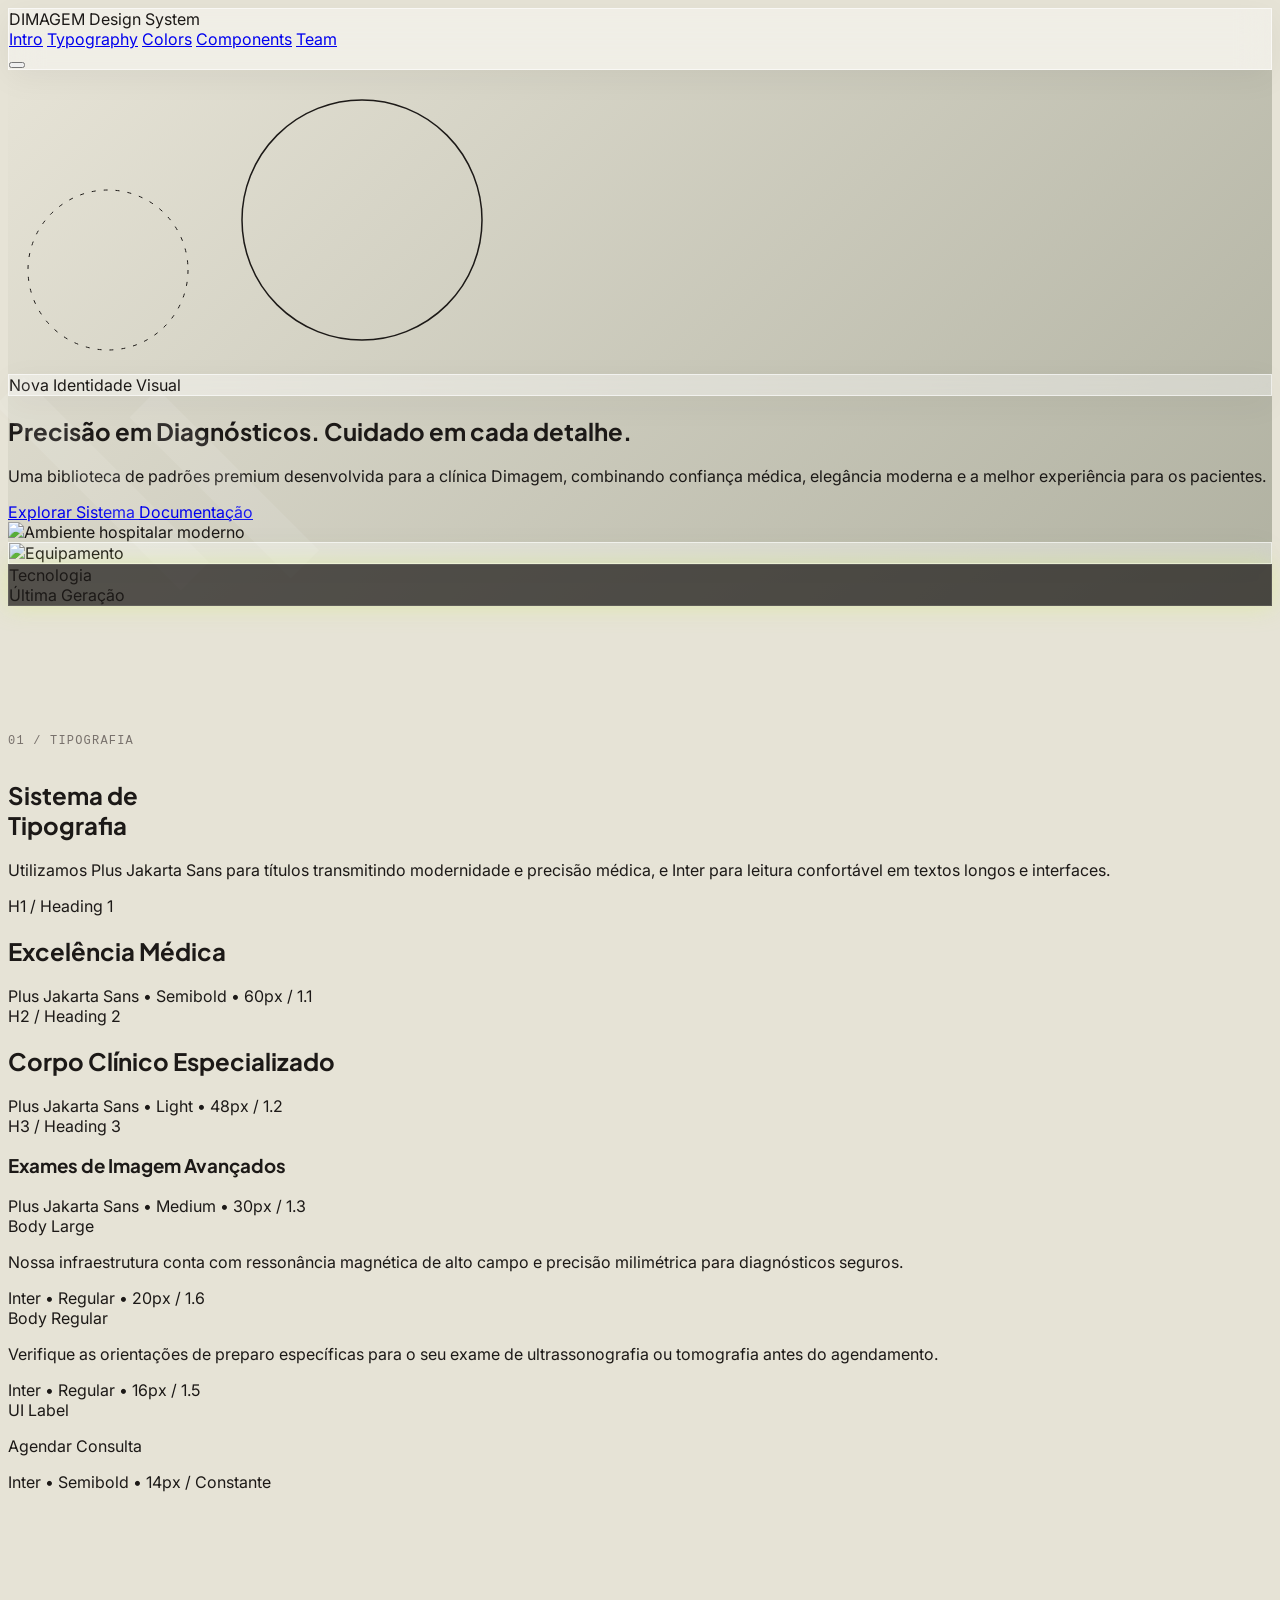
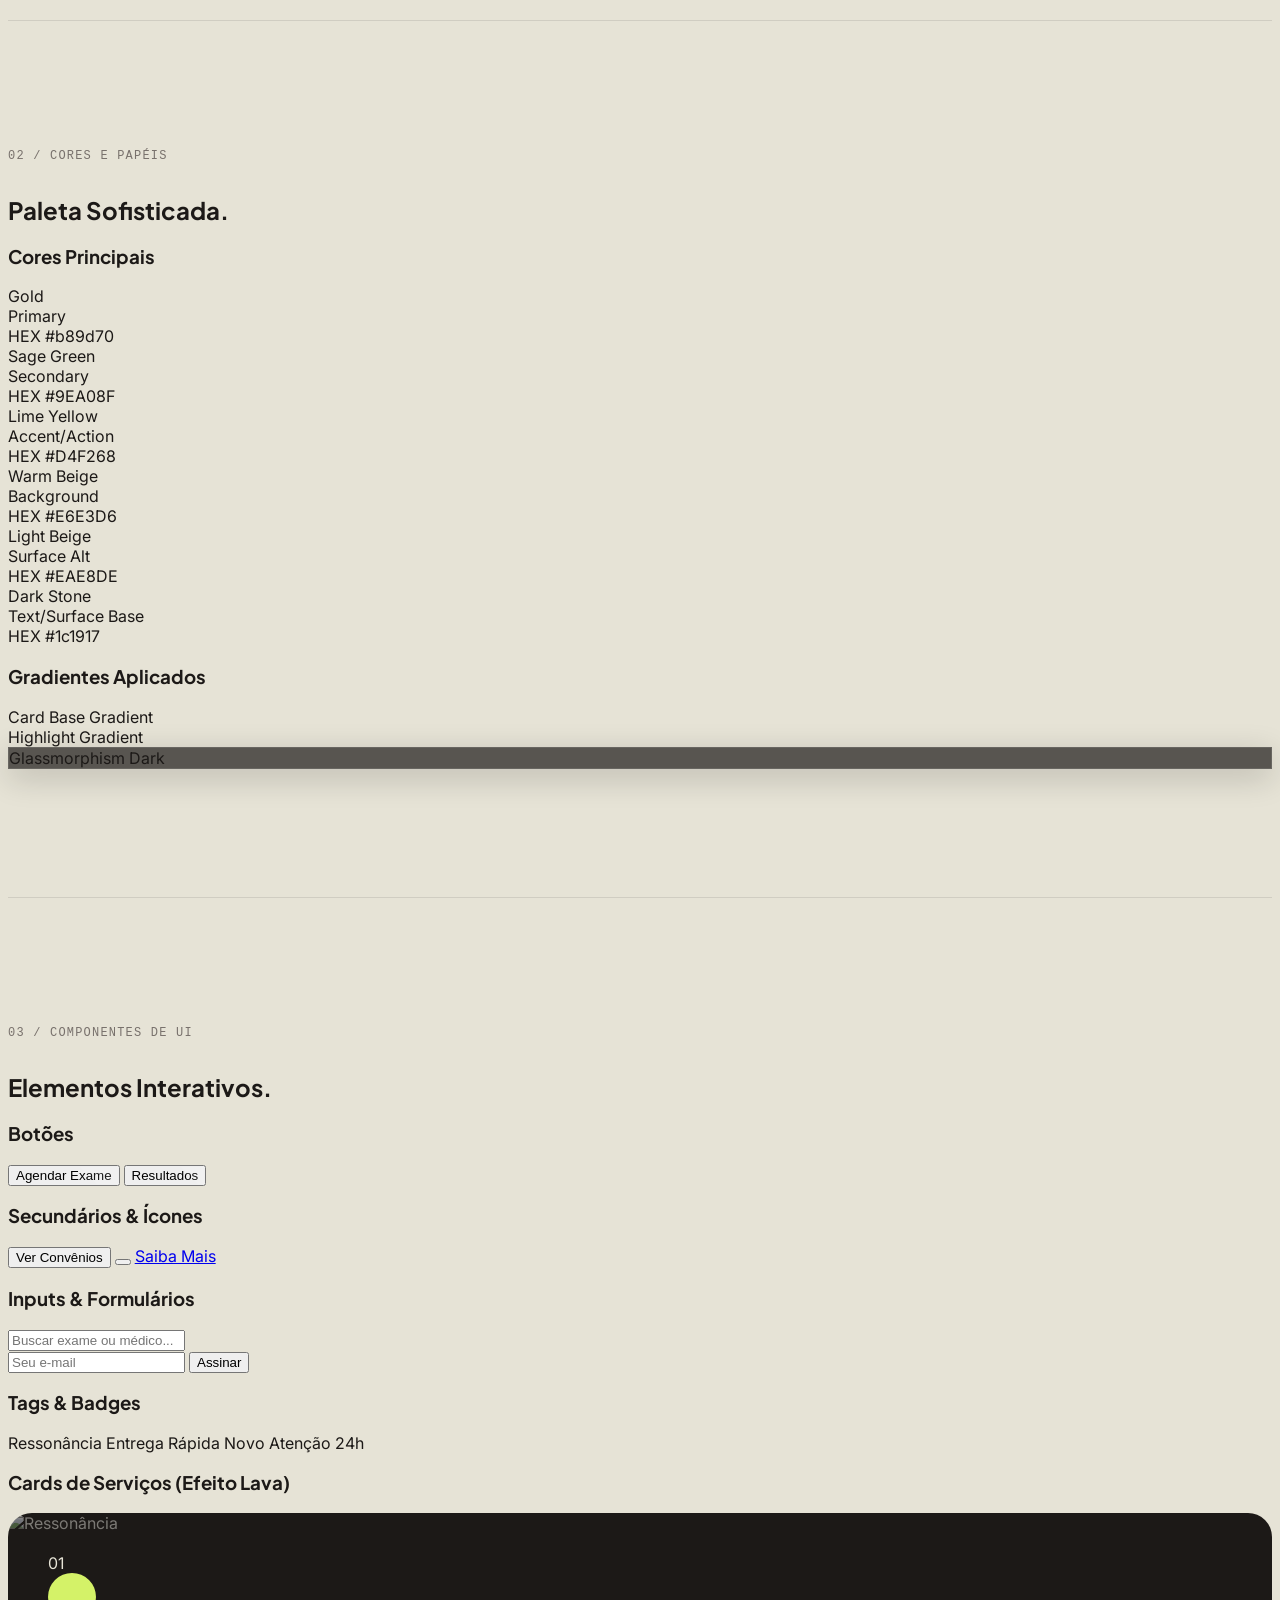
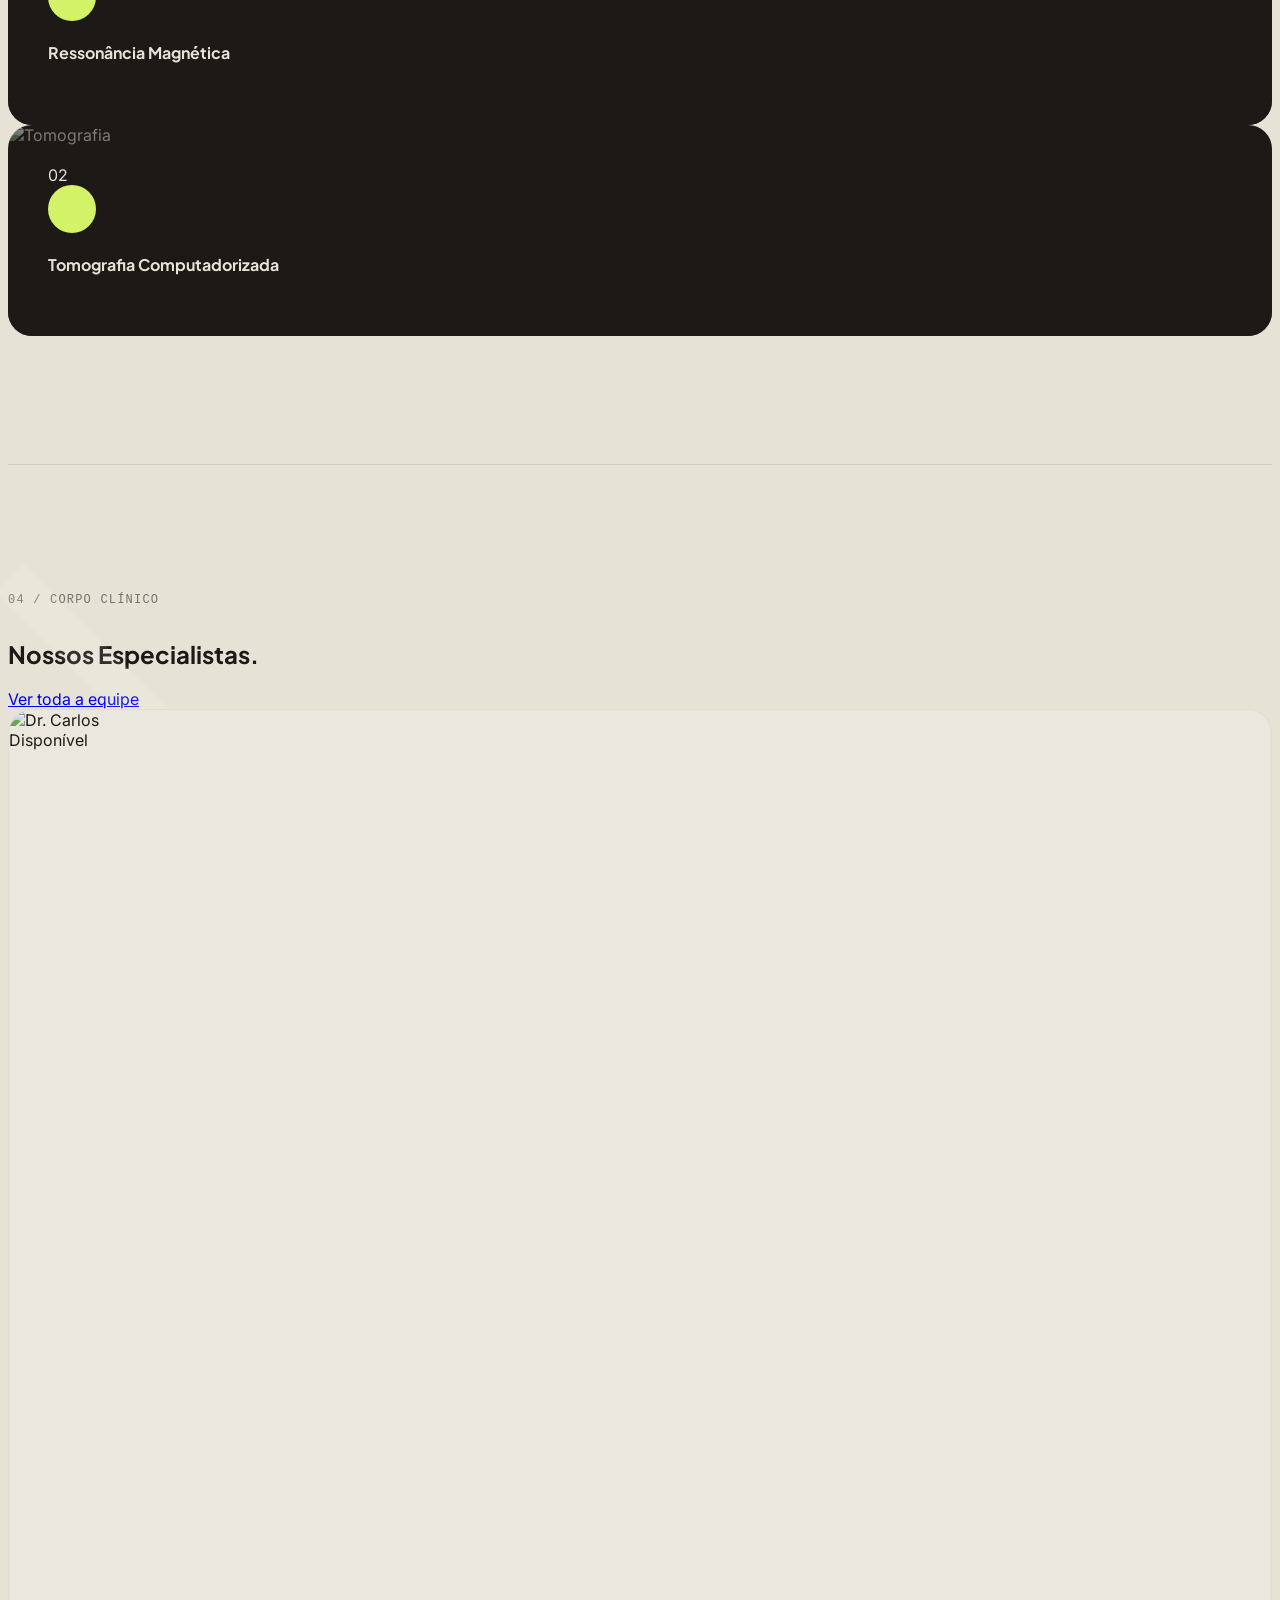
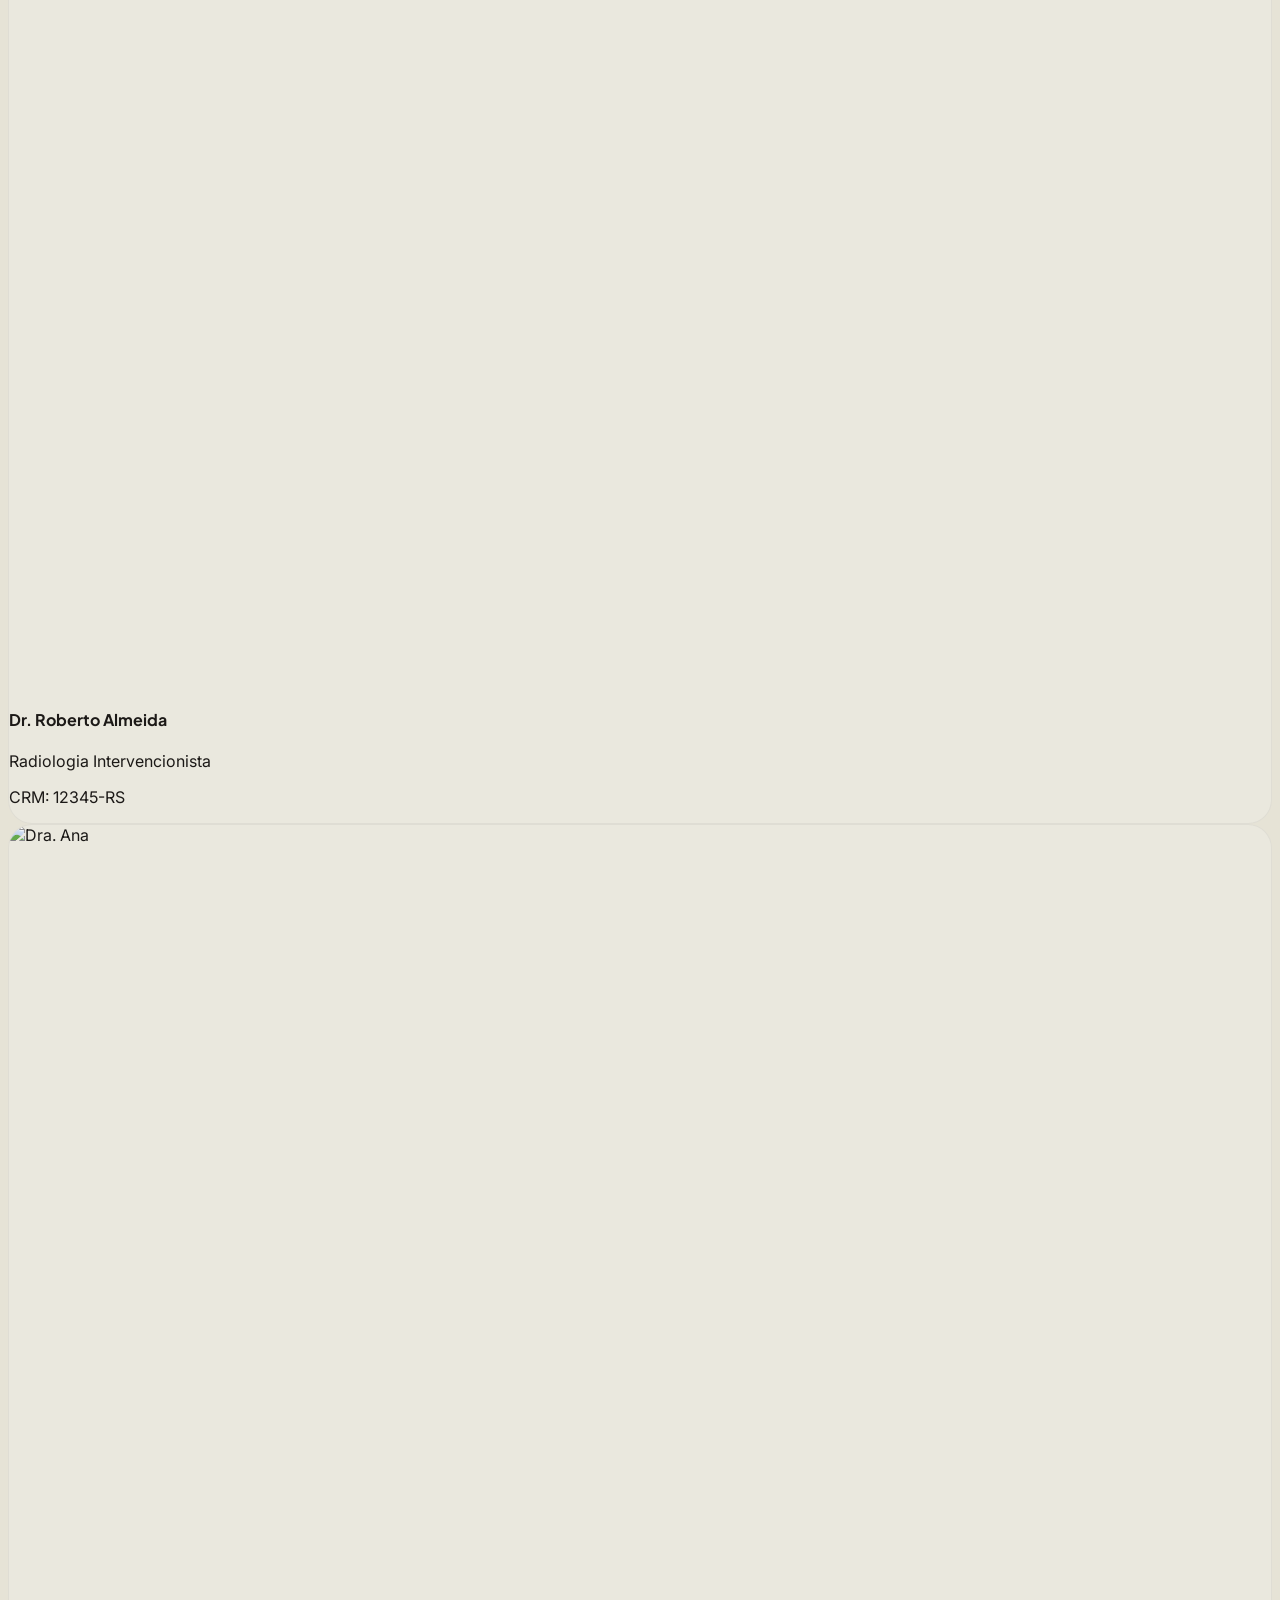
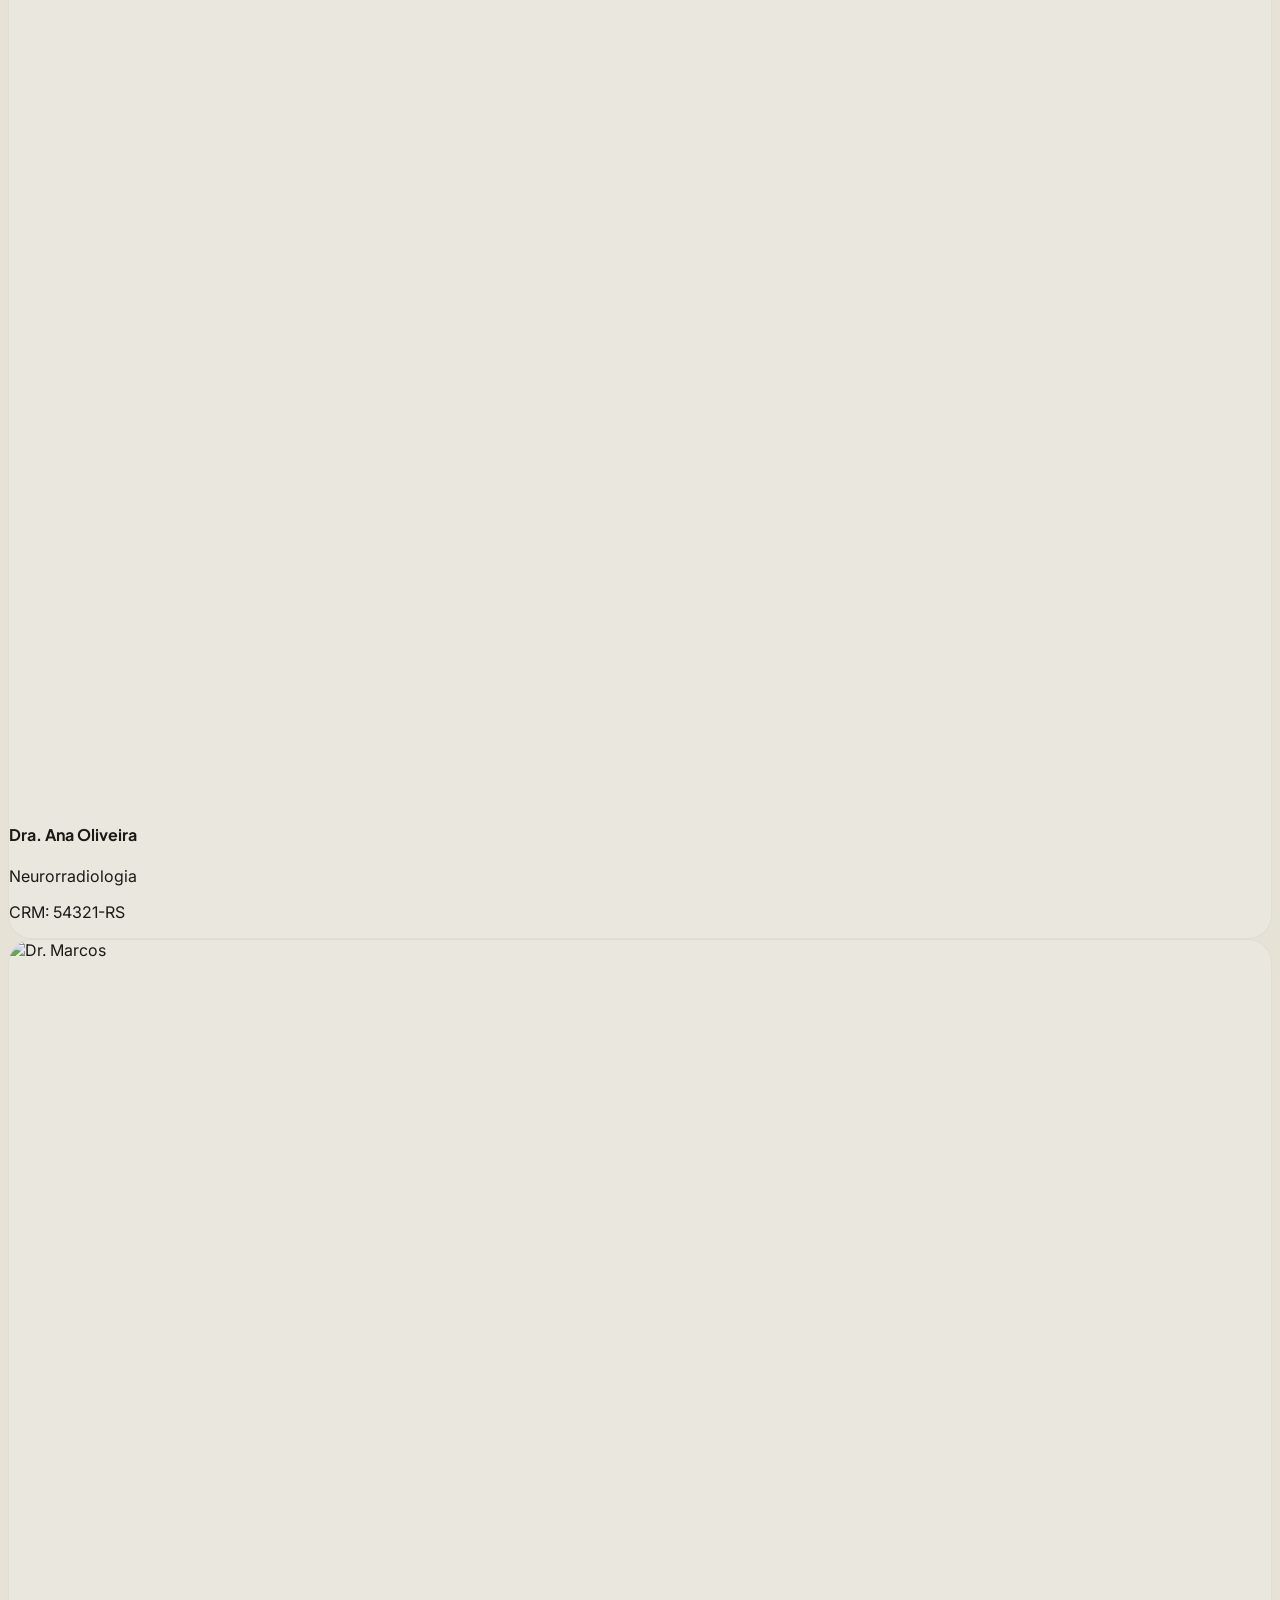
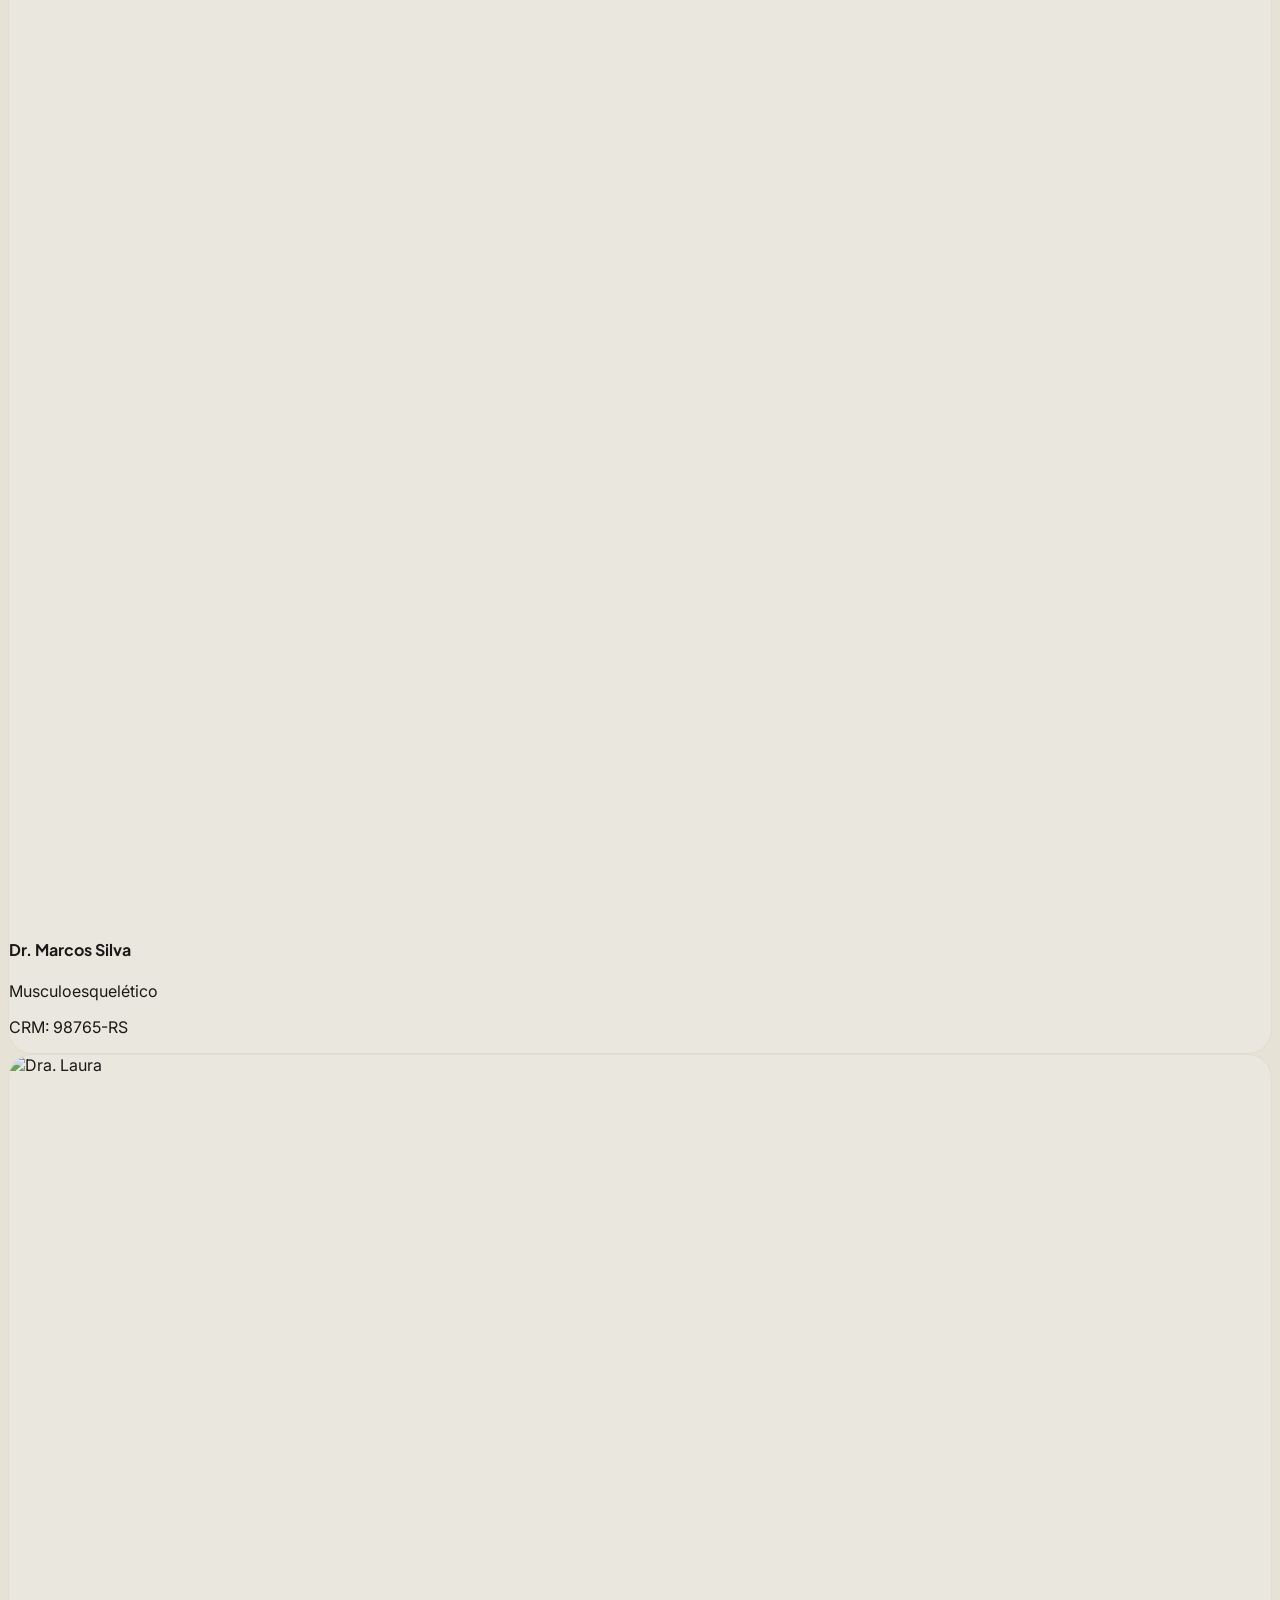
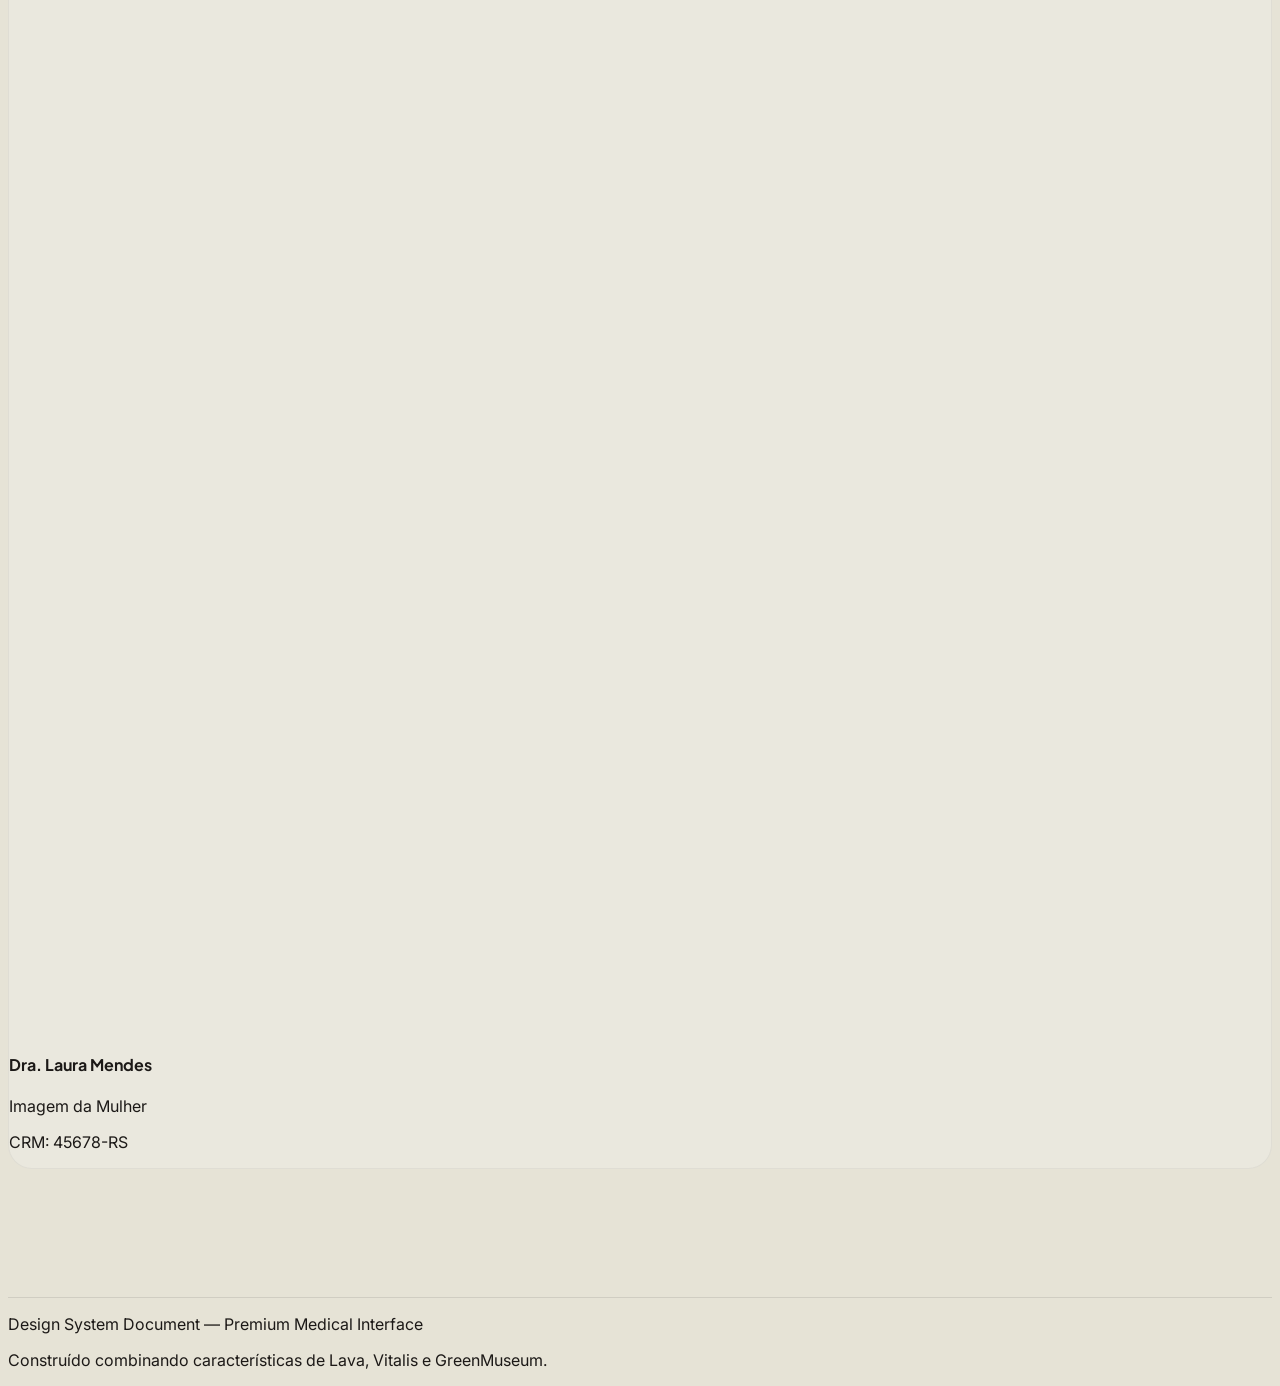
==== commit 98a9b487: "Sem lag" ====
--- a/assets/Templates/design_system.html
+++ b/assets/Templates/design_system.html
@@ -73,6 +73,8 @@
             -webkit-backdrop-filter: blur(16px);
             border: 1px solid rgba(255, 255, 255, 0.6);
             box-shadow: 0 8px 32px 0 rgba(28, 25, 23, 0.05);
+            transform: translateZ(0);
+            will-change: transform, backdrop-filter;
         }
         .glass-dark {
             background: rgba(28, 25, 23, 0.7);
@@ -80,10 +82,13 @@
             -webkit-backdrop-filter: blur(16px);
             border: 1px solid rgba(255, 255, 255, 0.1);
             box-shadow: 0 8px 32px 0 rgba(0, 0, 0, 0.2);
+            transform: translateZ(0);
+            will-change: transform, backdrop-filter;
         }
         .glow-pulse {
             box-shadow: 0 0 25px rgba(212, 242, 104, 0.4);
             animation: pulse-glow 3s infinite alternate;
+            will-change: box-shadow;
         }
         @keyframes pulse-glow {
             from { box-shadow: 0 0 15px rgba(212, 242, 104, 0.2); }
@@ -94,8 +99,8 @@
            ANIMATIONS
            ========================================= */
         @keyframes reveal-up {
-            0% { transform: translateY(40px); opacity: 0; filter: blur(5px); }
-            100% { transform: translateY(0); opacity: 1; filter: blur(0); }
+            0% { transform: translateY(40px); opacity: 0; }
+            100% { transform: translateY(0); opacity: 1; }
         }
         @keyframes fade-in {
             0% { opacity: 0; }
@@ -115,9 +120,12 @@
         .animate-reveal {
             opacity: 0;
             animation: reveal-up 1.2s cubic-bezier(0.16, 1, 0.3, 1) forwards;
+            will-change: transform, opacity;
         }
         .animate-float {
             animation: float 6s ease-in-out infinite;
+            will-change: transform;
+            transform: translateZ(0);
         }
         
         .delay-100 { animation-delay: 0.1s; }
@@ -129,6 +137,7 @@
             opacity: 0;
             transform: translateY(30px);
             transition: all 1s cubic-bezier(0.16, 1, 0.3, 1);
+            will-change: transform, opacity;
         }
         .scroll-reveal.is-visible {
             opacity: 1;
